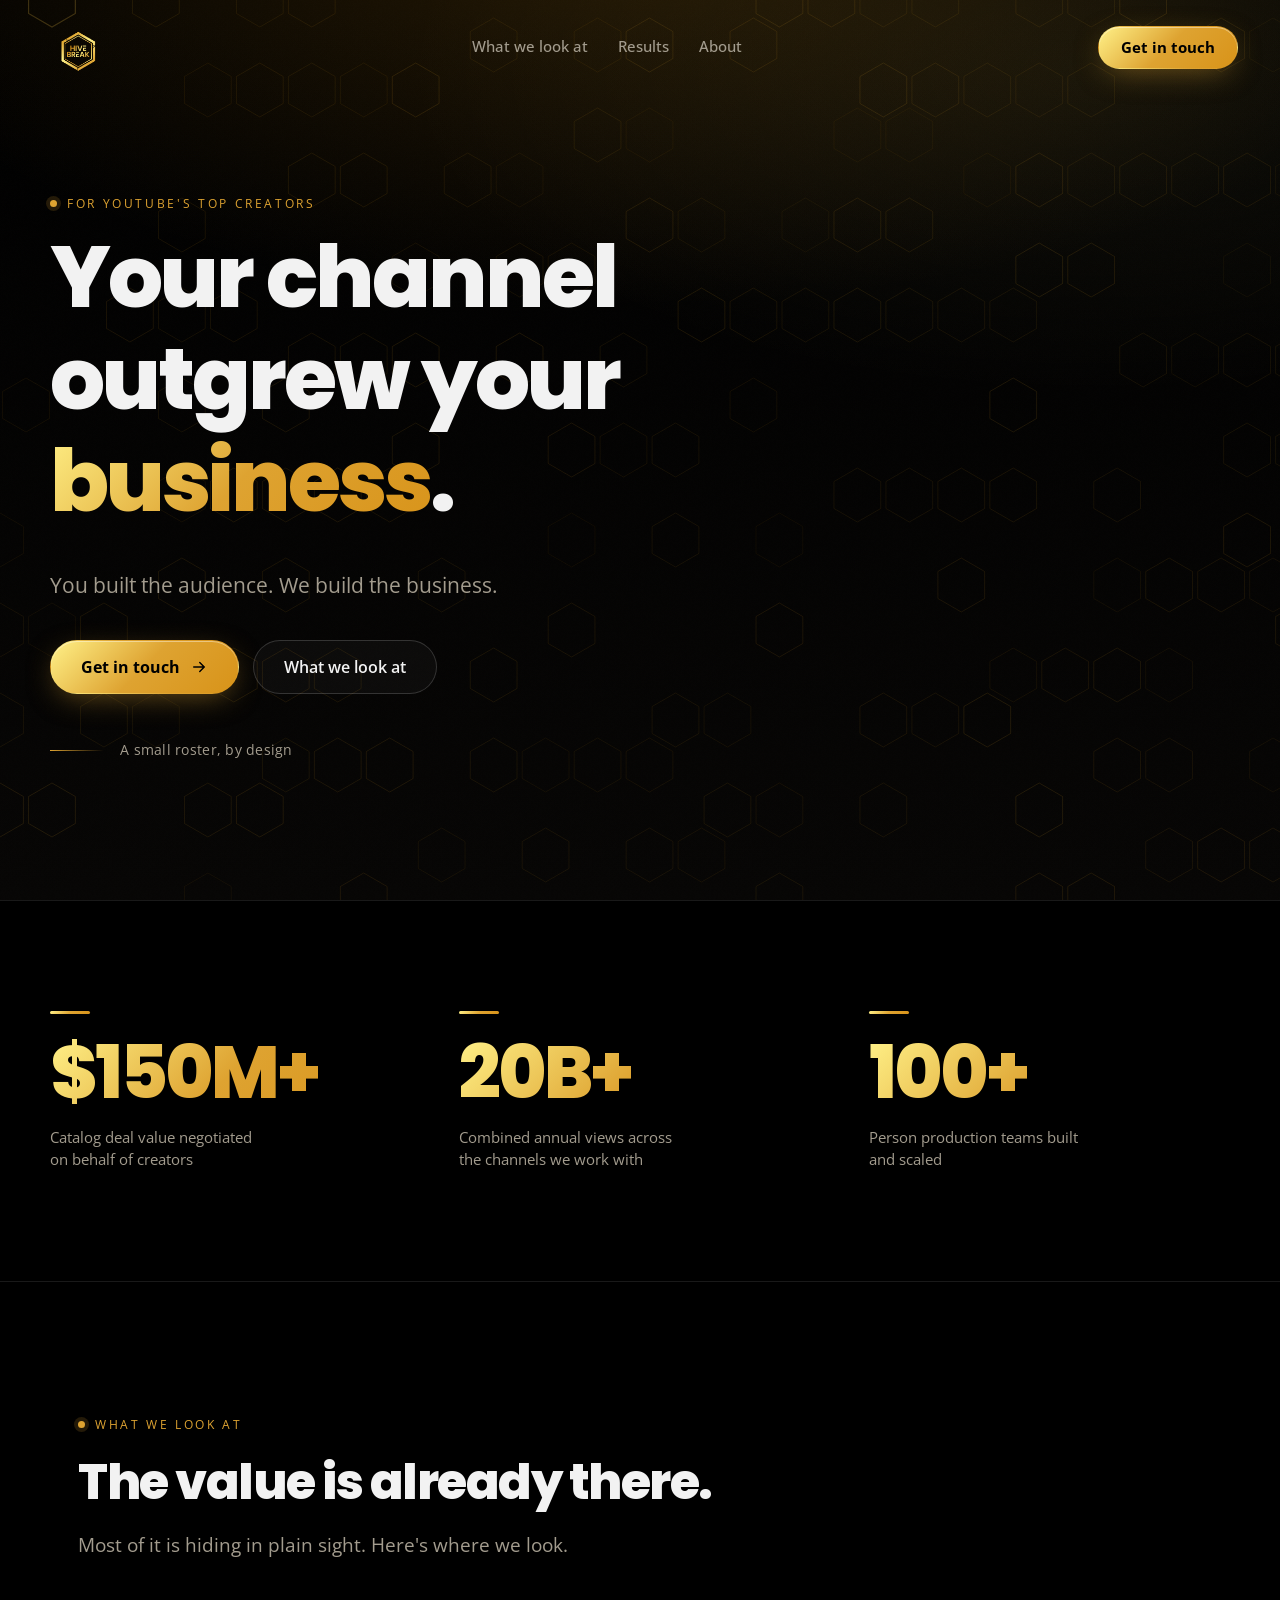
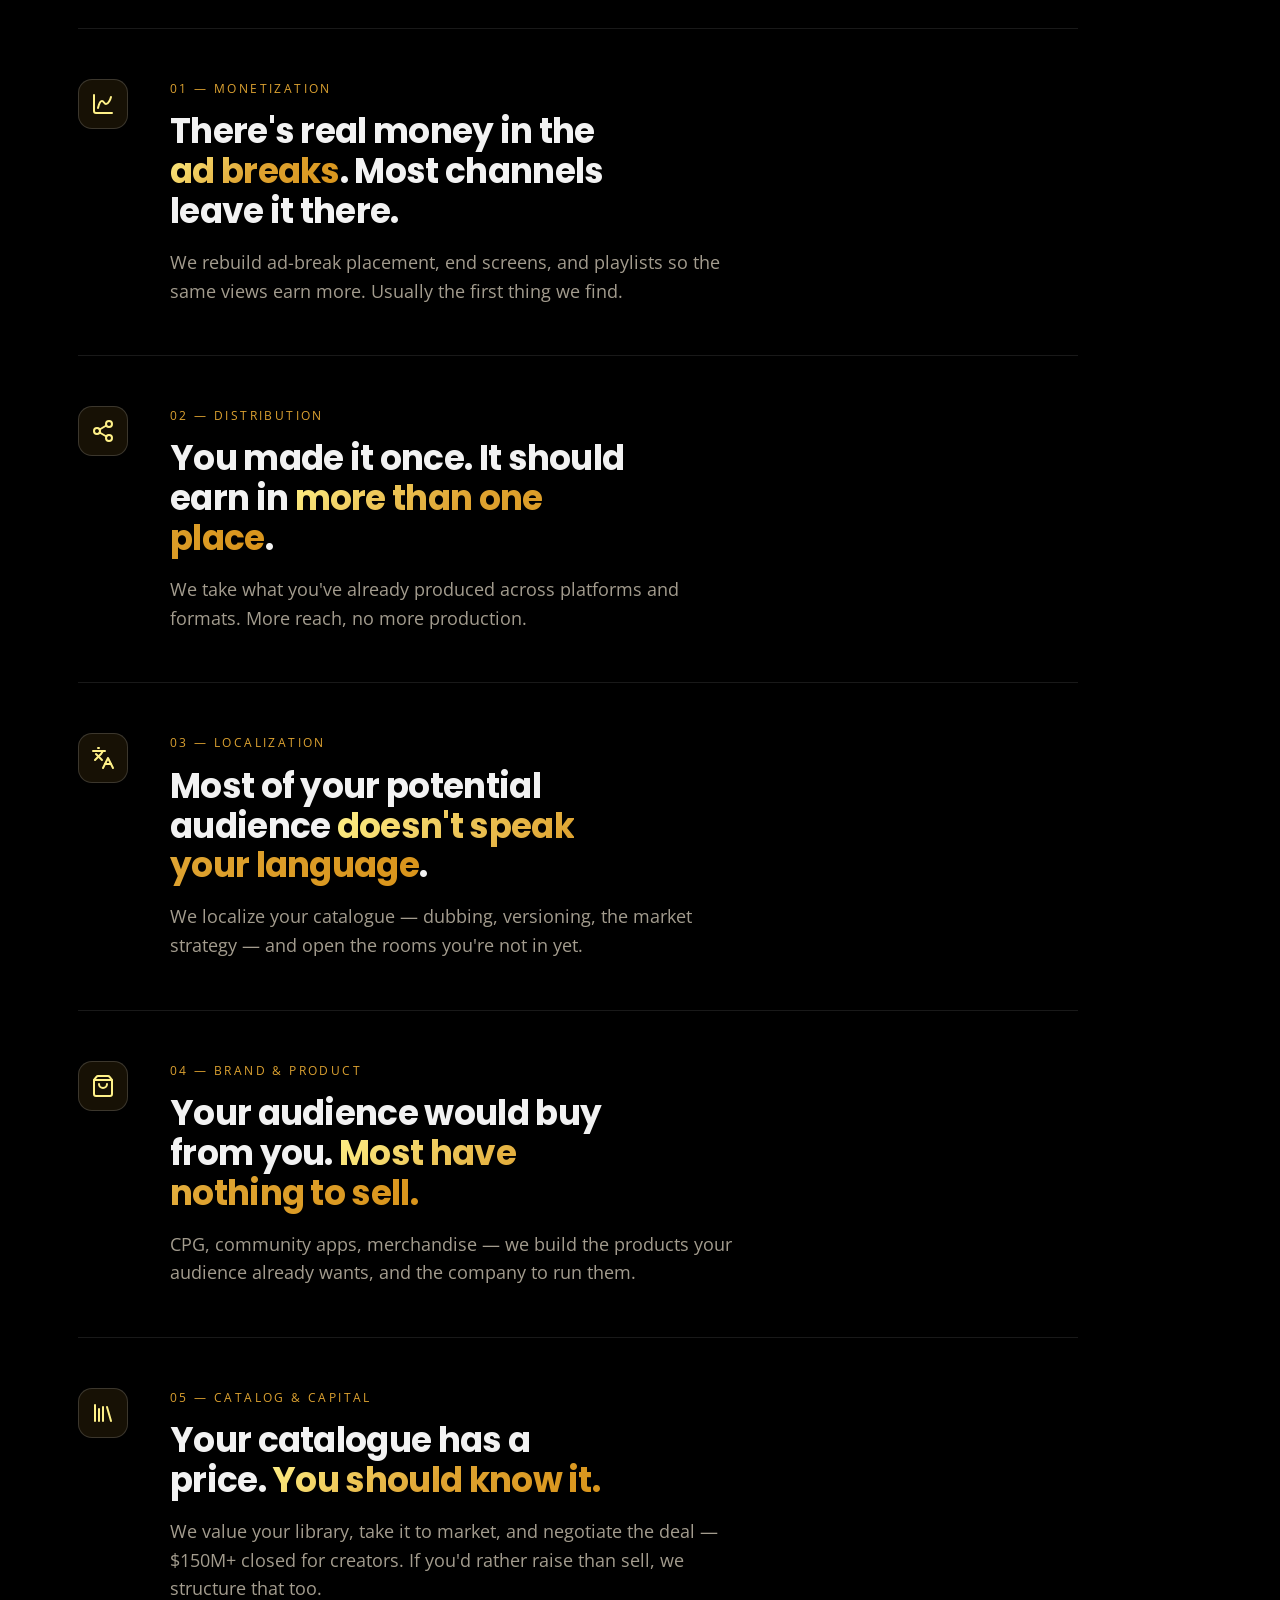
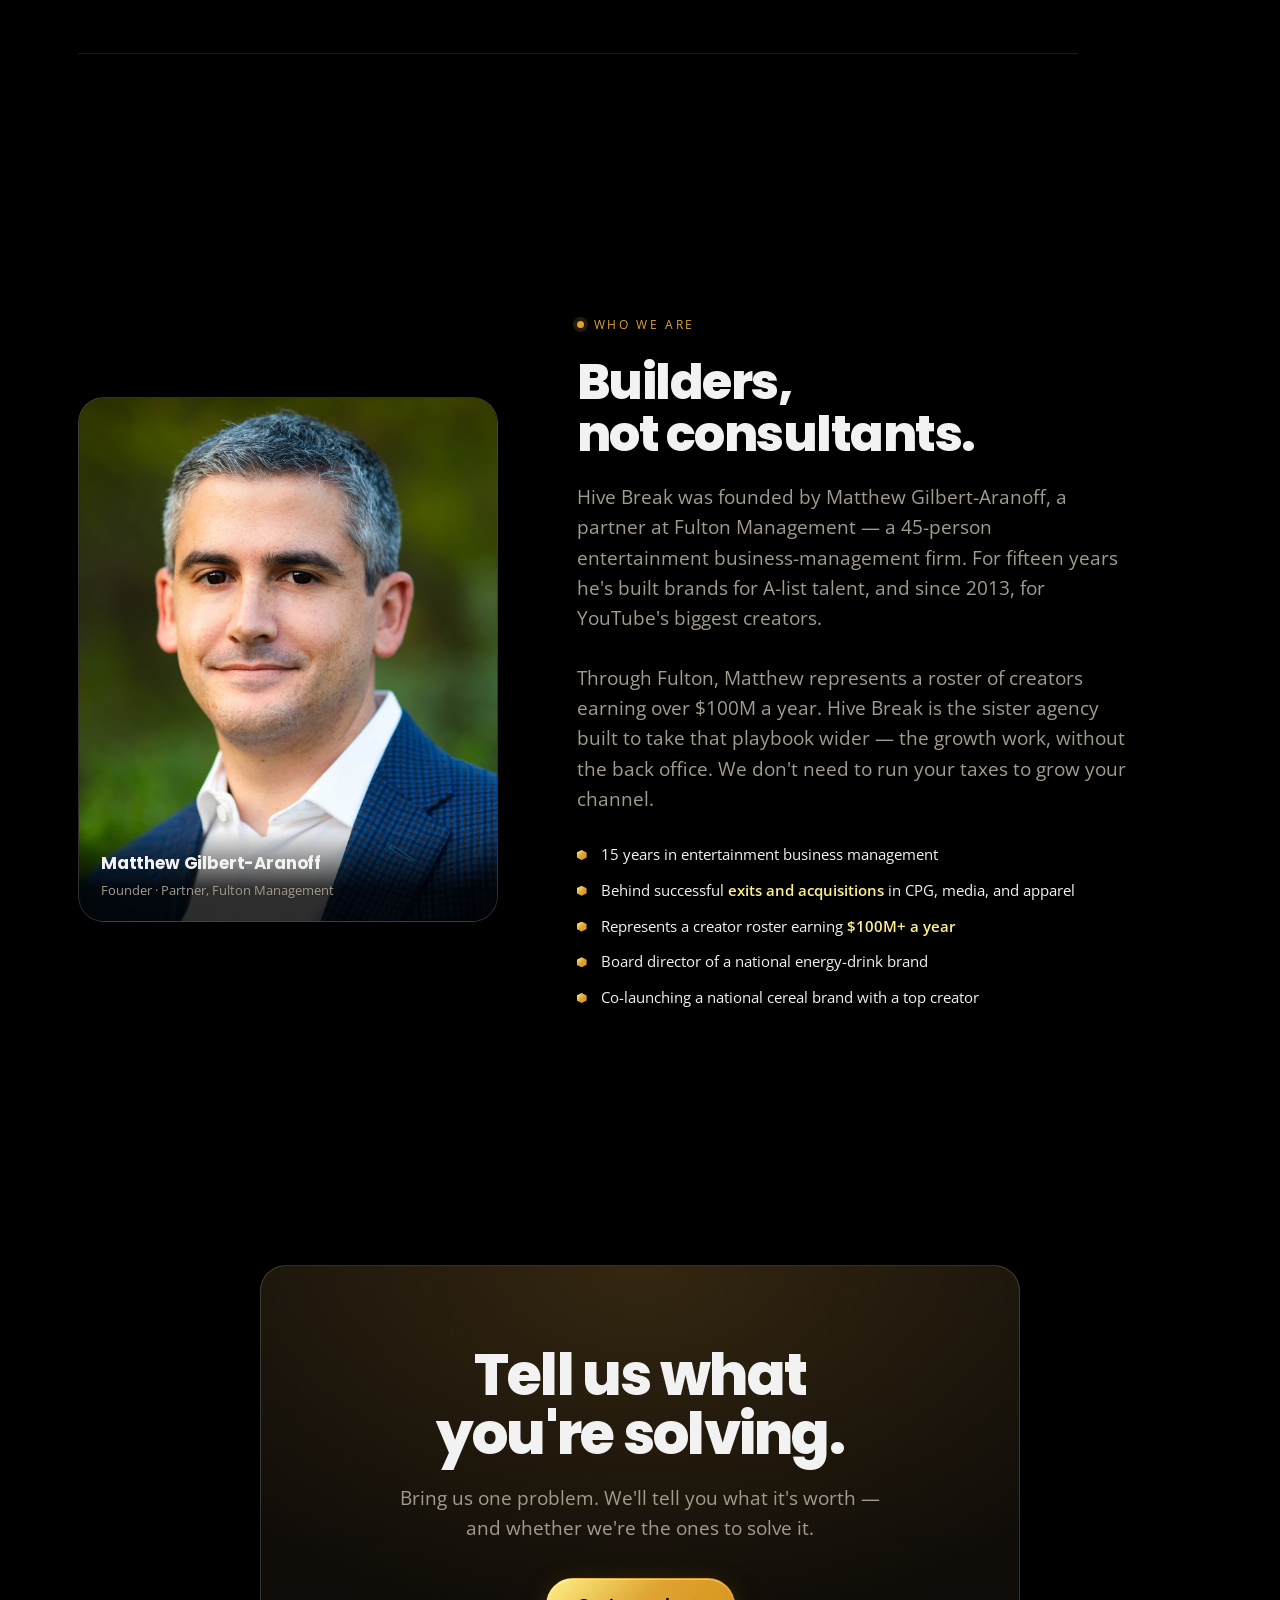
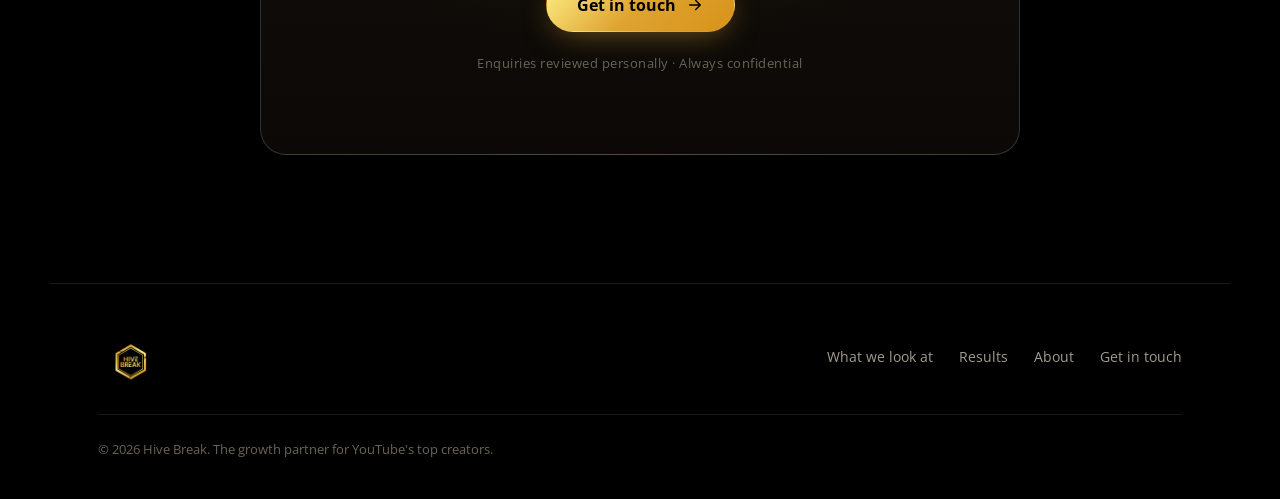
==== index.html @ e11bc9a5 "Add files via upload Signed-off-by: MGA-HiveBreak <matthew@hivebreak.com>" ====
<!DOCTYPE html>
<html lang="en">
<head>
  <meta charset="utf-8" />
  <meta name="viewport" content="width=device-width, initial-scale=1" />
  <title>Hive Break — The Growth Partner for YouTube's Top Creators</title>
  <meta name="description" content="Most top creators capture a fraction of what they're worth. Hive Break answers the hard questions — monetization, distribution, localization, brand &amp; product, catalog sales and growth capital — for a select roster of YouTube's biggest channels." />
  <meta name="theme-color" content="#000000" />

  <meta property="og:title" content="Hive Break — Growth Partner for YouTube's Top Creators" />
  <meta property="og:description" content="We turn top creators' channels into enduring media businesses — more revenue, bigger teams, real enterprise value." />
  <meta property="og:type" content="website" />

  <link rel="icon" href="assets/favicon.png" type="image/png" />
  <link rel="preconnect" href="https://fonts.googleapis.com" />
  <link rel="preconnect" href="https://fonts.gstatic.com" crossorigin />
  <link href="https://fonts.googleapis.com/css2?family=Poppins:wght@400;500;600;700;800&family=Open+Sans:wght@300;400;500;600;700&display=swap" rel="stylesheet" />
  <link rel="stylesheet" href="styles.css" />
  <noscript><style>.reveal,.reveal-left,.reveal-right,.hero-anim,.line{opacity:1!important;transform:none!important;animation:none!important}</style></noscript>
  <!-- Failsafe: if the main script fails to initialise, force all content visible. -->
  <script>
    window.addEventListener('load', function () {
      setTimeout(function () {
        if (!window.__hbReady) document.documentElement.classList.add('force-show');
      }, 1500);
    });
  </script>
</head>
<body>
  <canvas id="hive" aria-hidden="true"></canvas>
  <div class="grain" aria-hidden="true"></div>

  <a class="skip" href="#main">Skip to content</a>

  <!-- ───────────────────────── NAV ───────────────────────── -->
  <header class="nav" id="nav">
    <a class="brand" href="#" aria-label="Hive Break — home">
      <img class="brand__logo" src="assets/hivebreak-logo.png" alt="Hive Break" width="52" height="51" />
    </a>

    <nav class="nav__links" aria-label="Primary">
      <a href="#questions">What we look at</a>
      <a href="#results">Results</a>
      <a href="#about">About</a>
    </nav>

    <a href="#apply" class="btn btn--gold nav__cta" data-shine>
      <span class="nav__cta-full">Get in touch</span>
      <span class="nav__cta-short">Contact</span>
    </a>
  </header>

  <main id="main">
    <!-- ───────────────────────── HERO ───────────────────────── -->
    <section class="hero">
      <div class="hero__inner">
        <p class="kicker hero-anim"><span class="kicker__dot"></span>For YouTube's top creators</p>

        <h1 class="hero__title">
          <span class="line-mask"><span class="line">Your channel</span></span>
          <span class="line-mask"><span class="line">outgrew your</span></span>
          <span class="line-mask"><span class="line"><em>business</em>.</span></span>
        </h1>

        <p class="hero__sub hero-anim">
          You built the audience. We build the business.
        </p>

        <div class="hero__cta hero-anim">
          <a href="#apply" class="btn btn--gold btn--lg" data-magnetic data-shine>
            <span>Get in touch</span>
            <svg viewBox="0 0 24 24" width="18" height="18" aria-hidden="true"><path d="M5 12h14M13 6l6 6-6 6" fill="none" stroke="currentColor" stroke-width="2" stroke-linecap="round" stroke-linejoin="round"/></svg>
          </a>
          <a href="#questions" class="btn btn--ghost btn--lg"><span>What we look at</span></a>
        </div>

        <p class="hero__trust hero-anim">
          <span class="hero__trust-rail"></span>
          A small roster, by design
        </p>
      </div>
    </section>

    <!-- ───────────────── RESULTS (real, authorised figures) ───────────────── -->
    <section class="figures" id="results" aria-label="Track record">
      <div class="figures__grid">
        <div class="figure reveal">
          <span class="figure__rule" aria-hidden="true"></span>
          <div class="figure__num"><span data-count="150" data-prefix="$" data-suffix="M+">0</span></div>
          <p class="figure__label">Catalog deal value negotiated on behalf of creators</p>
        </div>
        <div class="figure reveal">
          <span class="figure__rule" aria-hidden="true"></span>
          <div class="figure__num"><span data-count="20" data-suffix="B+">0</span></div>
          <p class="figure__label">Combined annual views across the channels we work with</p>
        </div>
        <div class="figure reveal">
          <span class="figure__rule" aria-hidden="true"></span>
          <div class="figure__num"><span data-count="100" data-suffix="+">0</span></div>
          <p class="figure__label">Person production teams built and scaled</p>
        </div>
      </div>
    </section>

    <!-- ───────────────────────── QUESTIONS (challenge → answer) ───────────────────────── -->
    <section class="section" id="questions">
      <div class="section__head">
        <p class="kicker reveal"><span class="kicker__dot"></span>What we look at</p>
        <h2 class="section__title reveal">The value is already there.</h2>
        <p class="section__lead reveal">Most of it is hiding in plain sight. Here's where we look.</p>
      </div>

      <ol class="questions">
        <li class="q reveal">
          <div class="q__icon" aria-hidden="true"><svg viewBox="0 0 24 24"><use href="#ic-analytics"/></svg></div>
          <div class="q__body">
            <span class="q__tag">01 — Monetization</span>
            <h3 class="q__ask">There's real money in the <em>ad breaks</em>. Most channels leave it there.</h3>
            <p class="q__ans">We rebuild ad-break placement, end screens, and playlists so the same views earn more. Usually the first thing we find.</p>
          </div>
        </li>

        <li class="q reveal">
          <div class="q__icon" aria-hidden="true"><svg viewBox="0 0 24 24"><use href="#ic-distribution"/></svg></div>
          <div class="q__body">
            <span class="q__tag">02 — Distribution</span>
            <h3 class="q__ask">You made it once. It should earn in <em>more than one place</em>.</h3>
            <p class="q__ans">We take what you've already produced across platforms and formats. More reach, no more production.</p>
          </div>
        </li>

        <li class="q reveal">
          <div class="q__icon" aria-hidden="true"><svg viewBox="0 0 24 24"><use href="#ic-localization"/></svg></div>
          <div class="q__body">
            <span class="q__tag">03 — Localization</span>
            <h3 class="q__ask">Most of your potential audience <em>doesn't speak your language</em>.</h3>
            <p class="q__ans">We localize your catalogue — dubbing, versioning, the market strategy — and open the rooms you're not in yet.</p>
          </div>
        </li>

        <li class="q reveal">
          <div class="q__icon" aria-hidden="true"><svg viewBox="0 0 24 24"><use href="#ic-brand"/></svg></div>
          <div class="q__body">
            <span class="q__tag">04 — Brand &amp; Product</span>
            <h3 class="q__ask">Your audience would buy from you. <em>Most have nothing to sell.</em></h3>
            <p class="q__ans">CPG, community apps, merchandise — we build the products your audience already wants, and the company to run them.</p>
          </div>
        </li>

        <li class="q reveal">
          <div class="q__icon" aria-hidden="true"><svg viewBox="0 0 24 24"><use href="#ic-catalog"/></svg></div>
          <div class="q__body">
            <span class="q__tag">05 — Catalog &amp; Capital</span>
            <h3 class="q__ask">Your catalogue has a price. <em>You should know it.</em></h3>
            <p class="q__ans">We value your library, take it to market, and negotiate the deal — $150M+ closed for creators. If you'd rather raise than sell, we structure that too.</p>
          </div>
        </li>
      </ol>
    </section>

    <!-- ───────────────────────── FOUNDER / ABOUT ───────────────────────── -->
    <section class="section section--about" id="about">
      <div class="about">
        <figure class="founder-photo reveal-left">
          <img src="assets/founder.jpg" alt="Matthew Gilbert-Aranoff, Founder of Hive Break"
               onerror="this.style.display='none';this.parentElement.classList.add('founder-photo--empty')" />
          <figcaption class="founder-photo__cap">
            <strong>Matthew Gilbert-Aranoff</strong>
            <span>Founder · Partner, Fulton Management</span>
          </figcaption>
        </figure>

        <div class="about__copy reveal-right">
          <p class="kicker"><span class="kicker__dot"></span>Who we are</p>
          <h2 class="section__title">Builders,<br/>not consultants.</h2>
          <p class="about__lead">Hive Break was founded by Matthew Gilbert-Aranoff, a partner at
            Fulton Management — a 45-person entertainment business-management firm. For fifteen years he's
            built brands for A-list talent, and since 2013, for YouTube's biggest creators.</p>
          <p class="about__lead">Through Fulton, Matthew represents a roster of creators earning over
            $100M a year. Hive Break is the sister agency built to take that playbook wider — the growth
            work, without the back office. We don't need to run your taxes to grow your channel.</p>
          <ul class="founder__cv">
            <li>15 years in entertainment business management</li>
            <li>Behind successful <em>exits and acquisitions</em> in CPG, media, and apparel</li>
            <li>Represents a creator roster earning <em>$100M+ a year</em></li>
            <li>Board director of a national energy-drink brand</li>
            <li>Co-launching a national cereal brand with a top creator</li>
          </ul>
        </div>
      </div>
    </section>

    <!-- ───────────────────────── CTA / APPLY ───────────────────────── -->
    <section class="cta" id="apply">
      <div class="cta__inner reveal">
        <h2 class="cta__title">Tell us what<br/>you're solving.</h2>
        <p class="cta__sub">Bring us one problem. We'll tell you what it's worth — and whether
          we're the ones to solve it.</p>
        <a href="mailto:info@hivebreak.com?subject=Hive%20Break%20enquiry" class="btn btn--gold btn--lg" data-magnetic data-shine>
          <span>Get in touch</span>
          <svg viewBox="0 0 24 24" width="18" height="18" aria-hidden="true"><path d="M5 12h14M13 6l6 6-6 6" fill="none" stroke="currentColor" stroke-width="2" stroke-linecap="round" stroke-linejoin="round"/></svg>
        </a>
        <p class="cta__fine">Enquiries reviewed personally · Always confidential</p>
      </div>
    </section>
  </main>

  <!-- ───────────────────────── FOOTER ───────────────────────── -->
  <footer class="footer">
    <div class="footer__top">
      <a class="brand" href="#" aria-label="Hive Break — home">
        <img class="brand__logo" src="assets/hivebreak-logo.png" alt="Hive Break" width="48" height="47" />
      </a>
      <nav class="footer__nav" aria-label="Footer">
        <a href="#questions">What we look at</a>
        <a href="#results">Results</a>
        <a href="#about">About</a>
        <a href="#apply">Get in touch</a>
      </nav>
    </div>
    <div class="footer__bottom">
      <p>© <span id="year"></span> Hive Break. The growth partner for YouTube's top creators.</p>
    </div>
  </footer>

  <!-- ───────────────────── SVG DEFS ───────────────────── -->
  <svg width="0" height="0" style="position:absolute" aria-hidden="true">
    <defs>
      <linearGradient id="gold" x1="0" y1="0" x2="1" y2="1">
        <stop offset="0" stop-color="#FFF188"/>
        <stop offset="0.5" stop-color="#DEA331"/>
        <stop offset="1" stop-color="#D89319"/>
      </linearGradient>

      <!-- plain honeycomb cell -->
      <g id="hex">
        <path d="M20 2 L36 11 L36 33 L20 42 L4 33 L4 11 Z"
              fill="none" stroke="currentColor" stroke-width="2.4" stroke-linejoin="round"/>
      </g>

      <!-- Lucide icons (ISC) via Animotion MCP -->
      <g id="ic-analytics" fill="none" stroke="currentColor" stroke-width="2" stroke-linecap="round" stroke-linejoin="round">
        <path d="M3 3v16a2 2 0 0 0 2 2h16"/>
        <path d="M7 16c.5-2 1.5-7 4-7 2 0 2 3 4 3 2.5 0 4.5-5 5-7"/>
      </g>
      <g id="ic-revenue" fill="none" stroke="currentColor" stroke-width="2" stroke-linecap="round" stroke-linejoin="round">
        <circle cx="12" cy="12" r="10"/>
        <path d="M12 2a14.5 14.5 0 0 0 0 20 14.5 14.5 0 0 0 0-20"/>
        <path d="M2 12h20"/>
      </g>
      <g id="ic-catalog" fill="none" stroke="currentColor" stroke-width="2" stroke-linecap="round" stroke-linejoin="round">
        <path d="m16 6 4 14"/><path d="M12 6v14"/><path d="M8 8v12"/><path d="M4 4v16"/>
      </g>
      <g id="ic-production" fill="none" stroke="currentColor" stroke-width="2" stroke-linecap="round" stroke-linejoin="round">
        <path d="M16 21v-2a4 4 0 0 0-4-4H6a4 4 0 0 0-4 4v2"/>
        <path d="M16 3.128a4 4 0 0 1 0 7.744"/>
        <path d="M22 21v-2a4 4 0 0 0-3-3.87"/>
        <circle cx="9" cy="7" r="4"/>
      </g>
      <g id="ic-brand" fill="none" stroke="currentColor" stroke-width="2" stroke-linecap="round" stroke-linejoin="round">
        <path d="M16 10a4 4 0 0 1-8 0"/>
        <path d="M3.103 6.034h17.794"/>
        <path d="M3.4 5.467a2 2 0 0 0-.4 1.2V20a2 2 0 0 0 2 2h14a2 2 0 0 0 2-2V6.667a2 2 0 0 0-.4-1.2l-2-2.667A2 2 0 0 0 17 2H7a2 2 0 0 0-1.6.8z"/>
      </g>
      <g id="ic-distribution" fill="none" stroke="currentColor" stroke-width="2" stroke-linecap="round" stroke-linejoin="round">
        <circle cx="18" cy="5" r="3"/><circle cx="6" cy="12" r="3"/><circle cx="18" cy="19" r="3"/>
        <line x1="8.59" x2="15.42" y1="13.51" y2="17.49"/><line x1="15.41" x2="8.59" y1="6.51" y2="10.49"/>
      </g>
      <g id="ic-localization" fill="none" stroke="currentColor" stroke-width="2" stroke-linecap="round" stroke-linejoin="round">
        <path d="m5 8 6 6"/><path d="m4 14 6-6 2-3"/><path d="M2 5h12"/><path d="M7 2h1"/>
        <path d="m22 22-5-10-5 10"/><path d="M14 18h6"/>
      </g>
    </defs>
  </svg>

  <script src="app.js" defer></script>
</body>
</html>
---- styles.css ----
/* ============================================================
   Hive Break — premier YouTube growth consultancy
   Brand-guide aligned (Brand Guide v1.0): pure black + gold gradient,
   Poppins (headings) + Open Sans (body). Honeycomb field retained.
   Palette: #D89319 #FFF188 #DEA331 #F2F2F2 #000000
   ============================================================ */

:root{
  /* black surfaces (brand #000000) with subtle warm lifts for depth */
  --bg:        #000000;
  --bg-2:      #070605;
  --surface:   #0E0C08;
  --surface-2: #161109;

  /* brand gold */
  --gold-1:  #FFF188;   /* pale highlight */
  --gold-2:  #DEA331;   /* mid */
  --gold-3:  #D89319;   /* deep */
  --gold-grad: linear-gradient(135deg, #FFF188 0%, #DEA331 50%, #D89319 100%);

  /* ink (brand #F2F2F2) */
  --cream:   #F2F2F2;
  --muted:   #A39C8E;
  --faint:   #6B6456;
  --line:    rgba(242,242,242,.10);
  --line-2:  rgba(242,242,242,.17);

  --radius:   18px;
  --radius-lg:26px;
  --maxw:     1180px;
  --ease:     cubic-bezier(.22,1,.36,1);

  --font-sans:    'Open Sans', system-ui, -apple-system, 'Segoe UI', Roboto, sans-serif;
  --font-display: 'Poppins', system-ui, -apple-system, 'Segoe UI', Roboto, sans-serif;
  --font-mono:    'Open Sans', system-ui, sans-serif;   /* labels (brand has no mono) */
  --font-quote:   'Poppins', system-ui, sans-serif;
}

*{box-sizing:border-box}
html{scroll-behavior:smooth}
@media (prefers-reduced-motion: reduce){ html{scroll-behavior:auto} }

body{
  margin:0;
  background:var(--bg);
  color:var(--cream);
  font-family:var(--font-sans);
  font-size:16px;
  line-height:1.6;
  -webkit-font-smoothing:antialiased;
  text-rendering:optimizeLegibility;
  overflow-x:hidden;
}

/* Headings in Poppins (brand primary) */
h1,h2,h3,.hero__title,.section__title,.q__ask,.cta__title,.figure__num,.brand__word{
  font-family:var(--font-display);
}

/* radial warmth behind everything (brand gold) */
body::before{
  content:"";
  position:fixed; inset:0; z-index:-3; pointer-events:none;
  background:
    radial-gradient(120% 80% at 50% -10%, rgba(216,147,25,.18), transparent 55%),
    radial-gradient(90% 60% at 85% 8%, rgba(255,241,136,.06), transparent 60%),
    linear-gradient(180deg, var(--bg) 0%, var(--bg-2) 100%);
}

#hive{ position:fixed; inset:0; z-index:-2; width:100%; height:100%; pointer-events:none; }

.grain{
  position:fixed; inset:0; z-index:-1; pointer-events:none; opacity:.5;
  background-image:url("data:image/svg+xml,%3Csvg xmlns='http://www.w3.org/2000/svg' width='160' height='160'%3E%3Cfilter id='n'%3E%3CfeTurbulence type='fractalNoise' baseFrequency='0.85' numOctaves='2' stitchTiles='stitch'/%3E%3C/filter%3E%3Crect width='100%25' height='100%25' filter='url(%23n)' opacity='0.035'/%3E%3C/svg%3E");
  mix-blend-mode:overlay;
}

.skip{
  position:absolute; left:-9999px; top:0; background:var(--gold-2); color:#000000;
  padding:10px 16px; border-radius:0 0 10px 0; font-weight:700; z-index:200;
}
.skip:focus{ left:0 }

a{ color:inherit; text-decoration:none }
::selection{ background:rgba(222,163,49,.32); color:#000 }
img,svg{ display:block }

.kicker{
  font-family:var(--font-mono);
  font-size:12px; letter-spacing:.22em; text-transform:uppercase;
  color:var(--gold-2); display:inline-flex; align-items:center; gap:10px;
  margin:0 0 22px;
}
.kicker__dot{
  width:7px; height:7px; border-radius:50%; background:var(--gold-2);
  box-shadow:0 0 0 4px rgba(222,163,49,.16); flex:none;
}

/* ───────────── Buttons ───────────── */
.btn{
  --pad:13px 22px;
  display:inline-flex; align-items:center; gap:10px; justify-content:center;
  padding:var(--pad); border-radius:999px; font-weight:600; font-size:15px;
  line-height:1; cursor:pointer; border:1px solid transparent; position:relative;
  transition:transform .4s var(--ease), box-shadow .4s var(--ease), background .3s, color .3s;
  will-change:transform; white-space:nowrap;
}
.btn--lg{ --pad:17px 30px; font-size:16px }
.btn svg{ transition:transform .4s var(--ease) }
.btn--gold{
  background:var(--gold-grad); color:#000000; font-weight:700;
  box-shadow:0 8px 30px -8px rgba(222,163,49,.5), inset 0 1px 0 rgba(255,255,255,.4);
}
.btn--gold:hover{ transform:translateY(-2px); box-shadow:0 16px 44px -10px rgba(222,163,49,.65), inset 0 1px 0 rgba(255,255,255,.5) }
.btn--gold:hover svg{ transform:translateX(4px) }

/* Animotion BT38 — gloss shine band sweeps across on hover */
.btn[data-shine]{ overflow:hidden }
.btn[data-shine]::after{
  content:""; position:absolute; top:0; bottom:0; left:-120%; width:60%;
  background:linear-gradient(90deg, transparent, rgba(255,255,255,.45), transparent);
  transform:skewX(-18deg); pointer-events:none;
}
.btn[data-shine]:hover::after{ animation:animotion-btnShine .9s ease-in-out }
@keyframes animotion-btnShine{ from{ left:-120% } to{ left:160% } }
.btn--ghost{ background:rgba(247,241,230,.03); border-color:var(--line-2); color:var(--cream); backdrop-filter:blur(6px) }
.btn--ghost:hover{ border-color:var(--gold-2); color:var(--gold-1); transform:translateY(-2px) }
.btn:focus-visible{ outline:2px solid var(--gold-1); outline-offset:3px }

/* ───────────── Brand logo (official mark) ───────────── */
.brand{ display:inline-flex; align-items:center; gap:11px }
.brand__logo{
  height:58px; width:auto; display:block;
  transition:transform .4s var(--ease), filter .4s var(--ease);
}
.nav.scrolled .brand__logo{ height:50px }
.footer .brand__logo{ height:52px }
.brand:hover .brand__logo{ transform:translateY(-1px); filter:drop-shadow(0 0 12px rgba(222,163,49,.5)) }
@media (max-width:560px){ .brand__logo{ height:50px } }

/* ───────────── Legacy brand lockup (unused, kept for safety) ───────────── */
.brand__mark{
  position:relative; display:grid; place-items:center; width:40px; height:40px; border-radius:11px;
  background:rgba(222,163,49,.07); border:1px solid var(--line-2); overflow:hidden;
  transition:border-color .4s var(--ease), box-shadow .4s var(--ease), transform .4s var(--ease);
}
.brand__mark svg use{ transition:filter .4s var(--ease) }
/* diagonal glint sweeps across the mark on hover */
.brand__mark::after{
  content:""; position:absolute; top:0; bottom:0; left:-130%; width:55%;
  background:linear-gradient(90deg, transparent, rgba(255,241,136,.55), transparent);
  transform:skewX(-18deg); pointer-events:none;
}
.brand:hover .brand__mark{
  border-color:rgba(222,163,49,.5); transform:translateY(-1px);
  box-shadow:0 0 0 1px rgba(222,163,49,.12), 0 8px 24px -10px rgba(222,163,49,.5);
}
.brand:hover .brand__mark svg use{ filter:drop-shadow(0 0 6px rgba(222,163,49,.6)) }
.brand:hover .brand__mark::after{ animation:animotion-btnShine .85s ease-in-out }

.brand__word{
  font-weight:800; letter-spacing:.04em; font-size:18px; color:var(--cream);
}
/* enhanced wordmark — BREAK keeps its gold, gains a metallic shimmer on hover (Animotion T02) */
.brand__word span{
  background:linear-gradient(90deg, #E07B00 0%, #FFE7A0 50%, #E07B00 100%);
  background-size:220% 100%; background-position:0% center;
  -webkit-background-clip:text; background-clip:text; -webkit-text-fill-color:transparent; color:transparent;
}
.brand:hover .brand__word span{ animation:animotion-shimmerText 1.1s linear }
@keyframes animotion-shimmerText{ from{ background-position:200% center } to{ background-position:-200% center } }

/* service icons (real Lucide SVGs via Animotion MCP) */
.card__icon .ic{ width:26px; height:26px }

/* ───────────── Nav ───────────── */
.nav{
  position:fixed; top:0; left:0; right:0; z-index:100;
  display:flex; align-items:center; justify-content:space-between; gap:24px;
  padding:18px clamp(18px,4vw,42px);
  transition:background .4s, border-color .4s, padding .4s;
  border-bottom:1px solid transparent;
}
.nav.scrolled{
  background:rgba(0,0,0,.74); backdrop-filter:blur(16px) saturate(1.3);
  border-bottom-color:var(--line); padding-top:12px; padding-bottom:12px;
}
.nav__links{ display:flex; gap:30px; font-size:14.5px; color:var(--muted); font-weight:500 }
.nav__links a{ position:relative; transition:color .25s }
.nav__links a::after{
  content:""; position:absolute; left:0; bottom:-6px; height:1.5px; width:0;
  background:var(--gold-grad); transition:width .3s var(--ease);
}
.nav__links a:hover{ color:var(--cream) }
.nav__links a:hover::after{ width:100% }
.nav__cta-short{ display:none }
@media (max-width:860px){ .nav__links{ display:none } }
@media (max-width:560px){
  .nav__cta{ --pad:11px 18px; font-size:14px }
  .nav__cta-full{ display:none }
  .nav__cta-short{ display:inline }
  .nav{ gap:12px }
  .brand__word{ font-size:16px }
}

/* ───────────── Hero ───────────── */
.hero{
  min-height:100svh; display:flex; align-items:center;
  padding:140px clamp(20px,5vw,48px) 90px;
}
.hero__inner{ max-width:var(--maxw); margin:0 auto; width:100% }
.hero__title{
  font-weight:800; letter-spacing:-.035em; line-height:.98;
  font-size:clamp(2.6rem, 8.2vw, 5.4rem);
  margin:0 0 28px; max-width:16ch;
}
.hero__title em{
  font-style:normal;
  background:var(--gold-grad); -webkit-background-clip:text; background-clip:text; color:transparent;
}
.hero__title .line-mask{ display:block; overflow:hidden; padding-bottom:.28em; margin-bottom:-.08em }
.hero__title .line{ display:block }
.hero__sub{
  font-size:clamp(1.05rem,1.8vw,1.32rem); color:var(--muted); max-width:54ch;
  margin:0 0 38px; line-height:1.55;
}
.hero__cta{ display:flex; gap:14px; flex-wrap:wrap; margin-bottom:46px }
.hero__trust{
  font-family:var(--font-mono); font-size:13.5px; color:var(--muted);
  letter-spacing:.02em; display:flex; align-items:center; gap:16px; margin:0;
}
.hero__trust strong{ color:var(--gold-1); font-weight:600 }
.hero__trust-rail{ width:54px; height:1px; background:linear-gradient(90deg,var(--gold-2),transparent); flex:none }

/* ───────────── Marquee proof ───────────── */
.proof{ border-block:1px solid var(--line); overflow:hidden; background:rgba(247,241,230,.012) }
.marquee{ display:flex; padding:20px 0; -webkit-mask-image:linear-gradient(90deg,transparent,#000 12%,#000 88%,transparent); mask-image:linear-gradient(90deg,transparent,#000 12%,#000 88%,transparent) }
.marquee__track{
  display:flex; align-items:center; gap:34px; white-space:nowrap; flex:none;
  font-family:var(--font-mono); font-size:14px; letter-spacing:.08em; text-transform:uppercase; color:var(--muted);
  animation:scroll-x 32s linear infinite;
}
.marquee__track .sep{ color:var(--gold-3) }
@keyframes scroll-x{ to{ transform:translateX(-50%) } }

/* ───────────── Results figures (3-up) ───────────── */
.figures{ padding:clamp(60px,9vw,110px) clamp(20px,5vw,48px); border-block:1px solid var(--line) }
.figures__grid{
  max-width:var(--maxw); margin:0 auto; display:grid; gap:clamp(28px,5vw,48px);
  grid-template-columns:repeat(3,1fr);
}
@media (max-width:760px){ .figures__grid{ grid-template-columns:1fr; gap:34px } }
.figure__rule{ display:block; width:40px; height:3px; border-radius:3px; background:var(--gold-grad); margin-bottom:22px }
.figure__num{
  font-weight:800; letter-spacing:-.04em; line-height:1;
  font-size:clamp(3rem,6.5vw,4.6rem);
  background:var(--gold-grad); -webkit-background-clip:text; background-clip:text; color:transparent;
  font-variant-numeric:tabular-nums;
}
.figure__label{ color:var(--muted); font-size:15px; margin:16px 0 0; line-height:1.5; max-width:24ch }

/* ───────────── Section shell ───────────── */
.section{ padding:clamp(70px,10vw,130px) clamp(20px,5vw,48px); max-width:calc(var(--maxw) + 40px); margin:0 auto }
.section__head{ max-width:680px; margin-bottom:clamp(40px,6vw,68px) }
.section__title{
  font-weight:800; letter-spacing:-.03em; line-height:1.05;
  font-size:clamp(2rem,4.6vw,3.1rem); margin:0;
}
.section__lead{ color:var(--muted); font-size:clamp(1.02rem,1.5vw,1.18rem); margin:22px 0 0; max-width:56ch }

/* ───────────── Questions (challenge → answer) ───────────── */
.questions{ list-style:none; margin:0; padding:0; max-width:1000px }
.q{
  display:grid; grid-template-columns:auto 1fr; gap:clamp(20px,4vw,42px);
  padding:clamp(32px,5vw,50px) 0; border-top:1px solid var(--line); align-items:start;
}
.q:last-child{ border-bottom:1px solid var(--line) }
.q__icon{
  width:50px; height:50px; border-radius:14px; display:grid; place-items:center; flex:none;
  color:var(--gold-1); background:rgba(222,163,49,.10); border:1px solid var(--line-2);
  transition:transform .4s var(--ease), border-color .4s, box-shadow .4s;
}
.q__icon svg{ width:24px; height:24px }
.q:hover .q__icon{
  border-color:rgba(222,163,49,.45); transform:translateY(-2px);
  box-shadow:0 0 0 1px rgba(222,163,49,.1), 0 10px 26px -12px rgba(222,163,49,.55);
}
.q__tag{
  font-family:var(--font-mono); font-size:12px; letter-spacing:.2em; text-transform:uppercase;
  color:var(--gold-2); display:block; margin-bottom:14px;
}
.q__ask{
  font-size:clamp(1.4rem,3vw,2.15rem); font-weight:700; letter-spacing:-.02em; line-height:1.16;
  margin:0 0 16px; max-width:20ch; color:var(--cream);
}
.q__ask em{ font-style:normal; background:var(--gold-grad); -webkit-background-clip:text; background-clip:text; color:transparent }
.q__ans{ color:var(--muted); font-size:clamp(1rem,1.4vw,1.12rem); line-height:1.6; margin:0; max-width:58ch }
@media (max-width:620px){ .q{ grid-template-columns:1fr; gap:18px } }

/* ───────────── About ───────────── */
.about{ display:grid; grid-template-columns:.82fr 1.18fr; gap:clamp(36px,6vw,64px); align-items:center }
@media (max-width:860px){ .about{ grid-template-columns:1fr } }
.about__copy .founder__cv{ margin-top:30px }
.about__lead{ color:var(--muted); font-size:clamp(1.02rem,1.5vw,1.18rem); margin:22px 0 30px; max-width:50ch }
.about__pillars{ display:flex; gap:30px; flex-wrap:wrap }
.about__pillars div{ display:flex; flex-direction:column }
.about__pillars strong{ font-size:1.05rem; color:var(--gold-1) }
.about__pillars span{ color:var(--muted); font-size:13.5px; font-family:var(--font-mono) }

.about__lead strong{ color:var(--cream); font-weight:700 }

/* honeycomb cluster art */
.comb{ display:grid; grid-template-columns:repeat(3, 76px); gap:6px 10px; justify-content:center; transform:rotate(0deg) }
.comb__c{ width:76px; height:84px; color:rgba(222,163,49,.22); transition:color .6s }
.comb__c:nth-child(4){ transform:translateX(-43px) }
.comb__c:nth-child(5),.comb__c:nth-child(6),.comb__c:nth-child(7){ transform:translateX(-43px) }
.comb__c--lit{ color:var(--gold-2); filter:drop-shadow(0 0 18px rgba(222,163,49,.5)) }
@media (max-width:860px){ .about__art{ display:flex; justify-content:center } }

/* ───────────── Founder card ───────────── */
.founder{
  padding:clamp(26px,3vw,34px); border-radius:var(--radius-lg);
  border:1px solid var(--line-2);
  background:linear-gradient(165deg, rgba(222,163,49,.08), rgba(0,0,0,.4) 60%);
}
.founder__head{ display:flex; align-items:center; gap:14px; padding-bottom:20px; margin-bottom:20px; border-bottom:1px solid var(--line) }
.founder__badge{
  width:48px; height:48px; flex:none; display:grid; place-items:center; border-radius:13px;
  color:var(--gold-2); background:rgba(222,163,49,.10); border:1px solid var(--line-2);
}
.founder__name{ display:block; font-family:var(--font-display); font-size:1.12rem; letter-spacing:-.01em }
.founder__role{ display:block; color:var(--muted); font-size:13.5px; margin-top:3px }
.founder__cv{ list-style:none; margin:0; padding:0; display:grid; gap:14px }
.founder__cv li{ position:relative; padding-left:24px; font-size:15px; color:var(--cream); line-height:1.45 }
.founder__cv li::before{
  content:""; position:absolute; left:0; top:6px; width:10px; height:10px;
  background:var(--gold-grad);
  clip-path:polygon(50% 0,100% 25%,100% 75%,50% 100%,0 75%,0 25%);
}
.founder__cv em{ font-style:normal; color:var(--gold-1); font-weight:600 }

/* ───────────── Founder photo ───────────── */
.founder-photo{
  margin:0; position:relative; border-radius:var(--radius-lg); overflow:hidden;
  border:1px solid var(--line-2); aspect-ratio:4/5; max-width:420px; width:100%;
  background:linear-gradient(160deg, rgba(222,163,49,.14), #08070500 60%), #0a0908;
  box-shadow:0 30px 70px -40px rgba(0,0,0,.9);
}
.founder-photo img{ width:100%; height:100%; object-fit:cover; object-position:center 28%; }
.founder-photo__cap{
  position:absolute; left:0; right:0; bottom:0; padding:20px 22px;
  background:linear-gradient(transparent, rgba(0,0,0,.82) 65%);
}
.founder-photo__cap strong{ display:block; font-family:var(--font-display); font-size:1.06rem; letter-spacing:-.01em }
.founder-photo__cap span{ display:block; color:var(--muted); font-size:13px; margin-top:3px }
/* graceful placeholder until the photo file exists */
.founder-photo--empty::before{
  content:"MGA"; position:absolute; inset:0; display:grid; place-items:center;
  font-family:var(--font-display); font-weight:800; font-size:3rem; letter-spacing:.06em;
  color:rgba(222,163,49,.45);
}
@media (max-width:860px){ .founder-photo{ max-width:340px; margin:0 auto } }

/* ───────────── CTA ───────────── */
.cta{ padding:clamp(70px,10vw,140px) clamp(20px,5vw,48px); text-align:center }
.cta__inner{
  max-width:760px; margin:0 auto; padding:clamp(44px,7vw,80px) clamp(28px,5vw,64px);
  border-radius:var(--radius-lg); position:relative; overflow:hidden;
  border:1px solid var(--line-2);
  background:
    radial-gradient(120% 130% at 50% 0%, rgba(222,163,49,.16), transparent 60%),
    linear-gradient(180deg, rgba(28,22,15,.7), rgba(14,11,8,.8));
}
.cta__title{ font-weight:800; letter-spacing:-.03em; line-height:1.02; font-size:clamp(2.2rem,6vw,3.6rem); margin:0 0 20px }
.cta__sub{ color:var(--muted); font-size:clamp(1.02rem,1.6vw,1.18rem); max-width:46ch; margin:0 auto 34px }
.cta__fine{ font-family:var(--font-mono); font-size:12.5px; color:var(--faint); margin:22px 0 0; letter-spacing:.04em }

/* ───────────── Footer ───────────── */
.footer{ border-top:1px solid var(--line); padding:48px clamp(20px,5vw,48px) 40px; max-width:var(--maxw); margin:0 auto }
.footer__top{ display:flex; align-items:center; justify-content:space-between; gap:24px; flex-wrap:wrap; padding-bottom:30px; border-bottom:1px solid var(--line) }
.footer__nav{ display:flex; gap:26px; color:var(--muted); font-size:14px }
.footer__nav a:hover{ color:var(--gold-1) }
.footer__bottom{ display:flex; align-items:center; justify-content:space-between; gap:14px; flex-wrap:wrap; padding-top:24px; color:var(--faint); font-size:13px }
.footer__tag{ font-family:var(--font-mono); letter-spacing:.04em; margin:0 }
.footer__bottom p{ margin:0 }

/* ───────────── Reveal animations (Animotion MCP keyframes) ─────────────
   T26 textSlideUpReveal · SC02 scrollFadeInUp · SC03/04 fade left/right.
   Elements start hidden; JS adds .in (with staggered animation-delay). */
@keyframes animotion-textSlideUpReveal{ from{ transform:translateY(110%); opacity:0 } to{ transform:translateY(0); opacity:1 } }
@keyframes animotion-scrollFadeInUp{ from{ opacity:0; transform:translateY(30px) } to{ opacity:1; transform:translateY(0) } }
@keyframes animotion-scrollFadeInLeft{ from{ opacity:0; transform:translateX(-34px) } to{ opacity:1; transform:translateX(0) } }
@keyframes animotion-scrollFadeInRight{ from{ opacity:0; transform:translateX(34px) } to{ opacity:1; transform:translateX(0) } }

.reveal, .reveal-left, .reveal-right, .hero-anim, .hero__title .line{ opacity:0 }
.reveal.in,
.hero-anim.in{ animation:animotion-scrollFadeInUp .7s var(--ease) both }
.reveal-left.in{ animation:animotion-scrollFadeInLeft .8s var(--ease) both }
.reveal-right.in{ animation:animotion-scrollFadeInRight .8s var(--ease) both }
.hero__title .line.in{ animation:animotion-textSlideUpReveal .8s var(--ease) both }

/* Failsafe — if JS init never completes, the head script adds .force-show */
.force-show .reveal,
.force-show .reveal-left,
.force-show .reveal-right,
.force-show .hero-anim,
.force-show .hero__title .line{ opacity:1 !important; transform:none !important; animation:none !important }

@media (prefers-reduced-motion: reduce){
  .reveal,.reveal-left,.reveal-right,.hero-anim,.hero__title .line{ opacity:1 !important; transform:none !important; animation:none !important }
  .marquee__track{ animation:none }
  .btn,.card,.method__step,.tenet,.brand__mark{ transition:none }
  .btn[data-shine]::after,.brand__mark::after{ display:none }
  *{ animation-duration:.001ms !important; animation-iteration-count:1 !important }
}
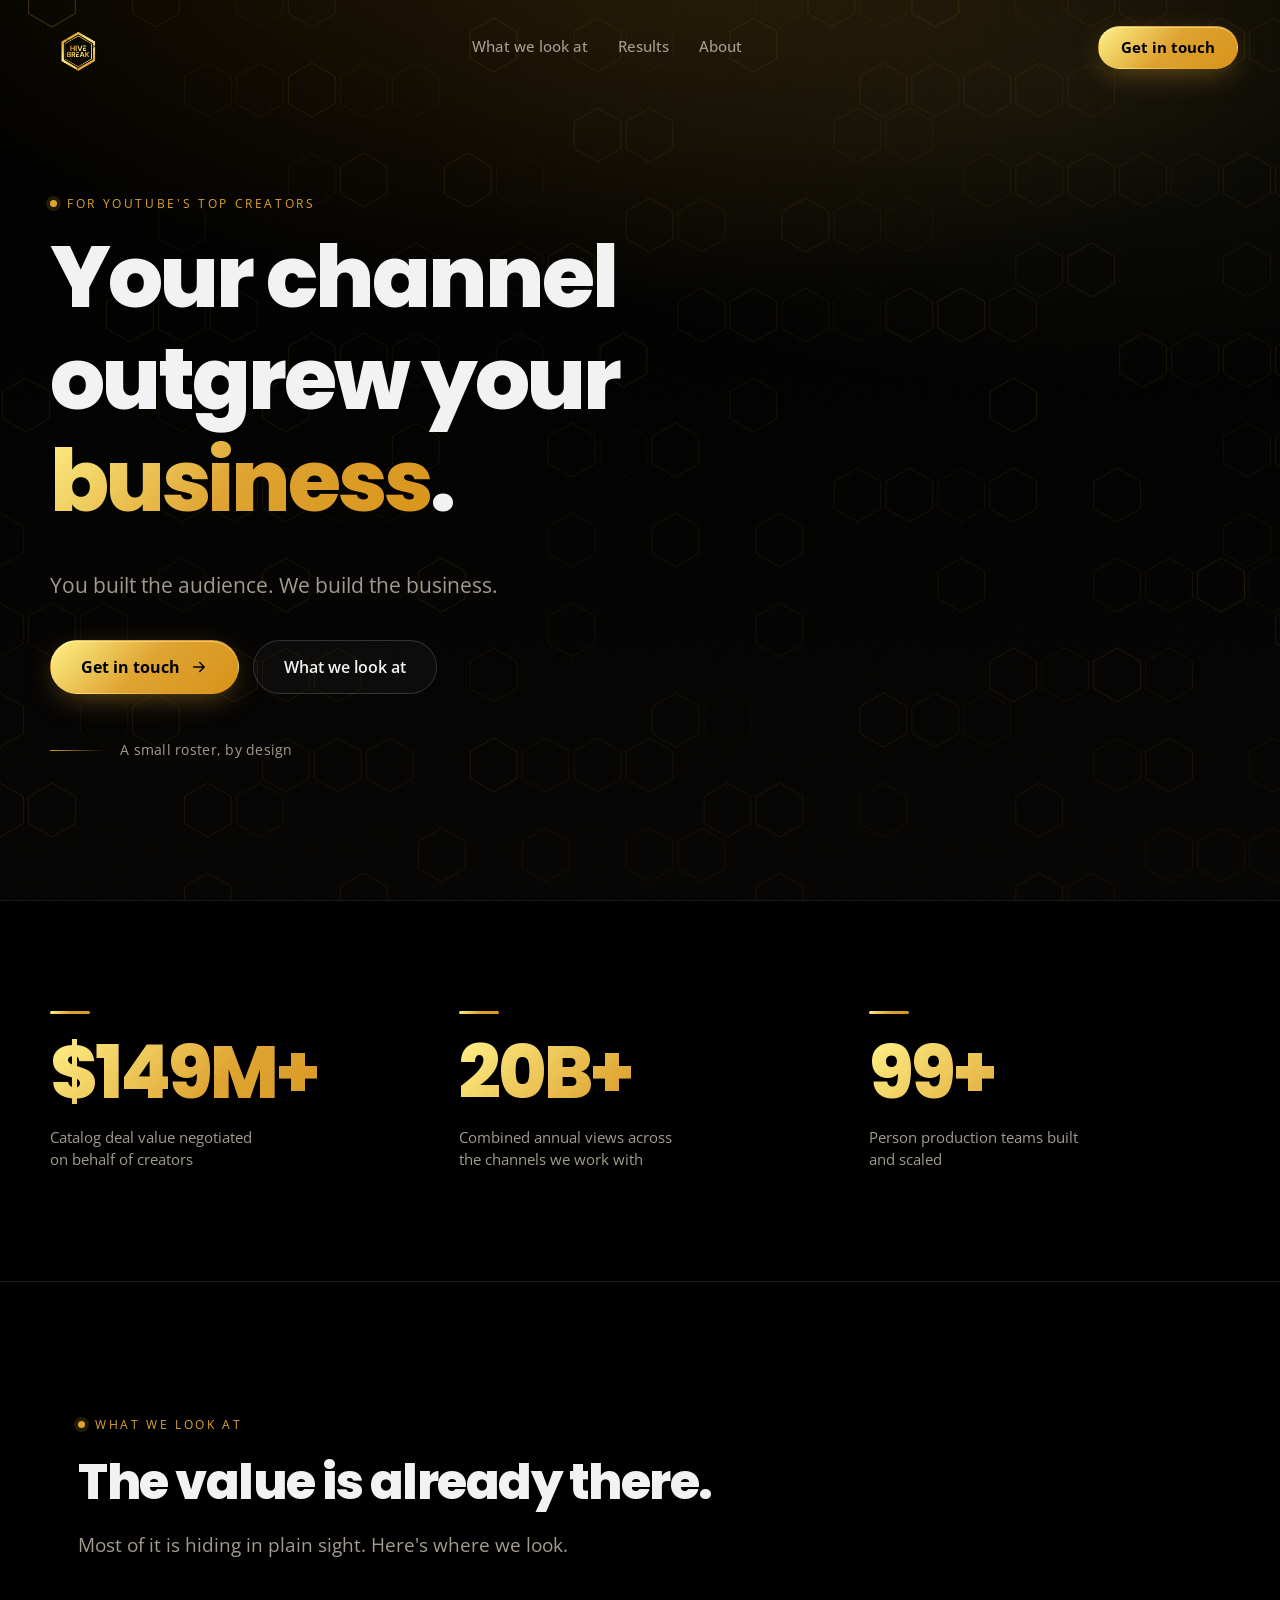
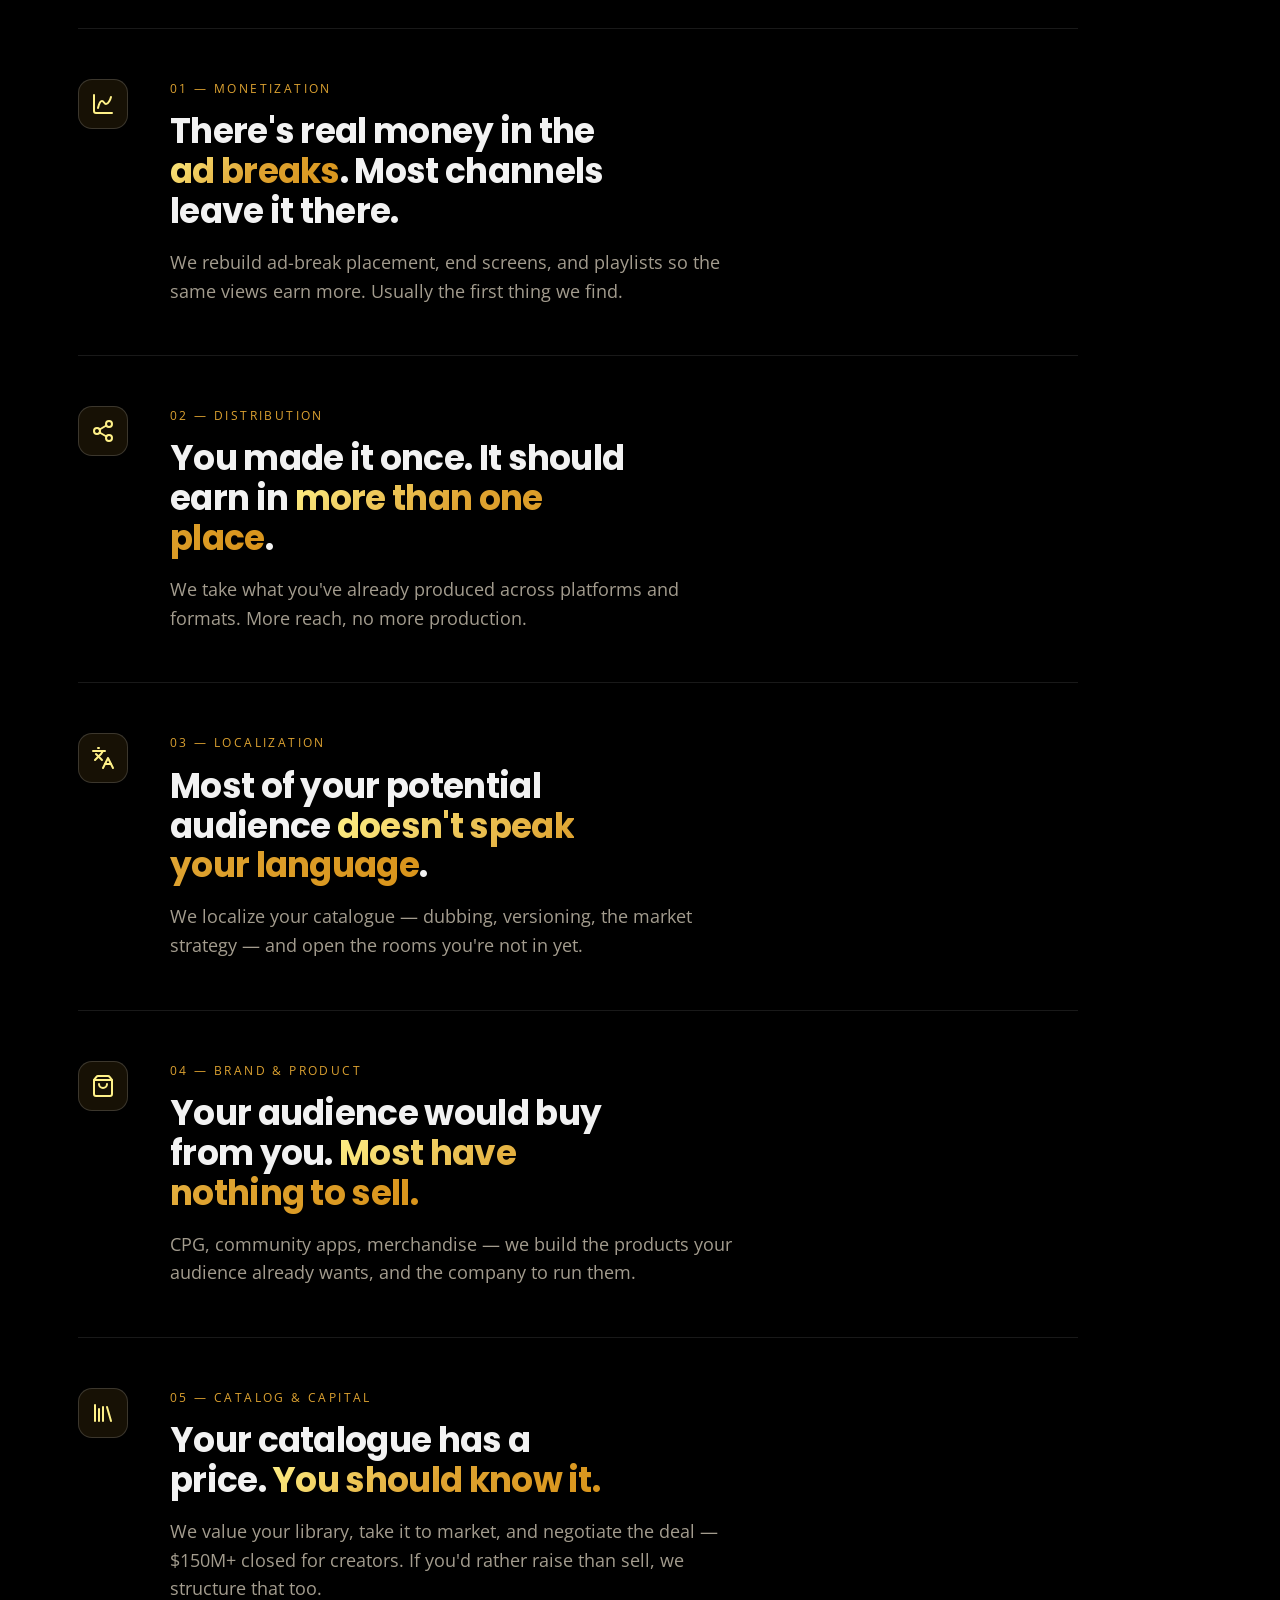
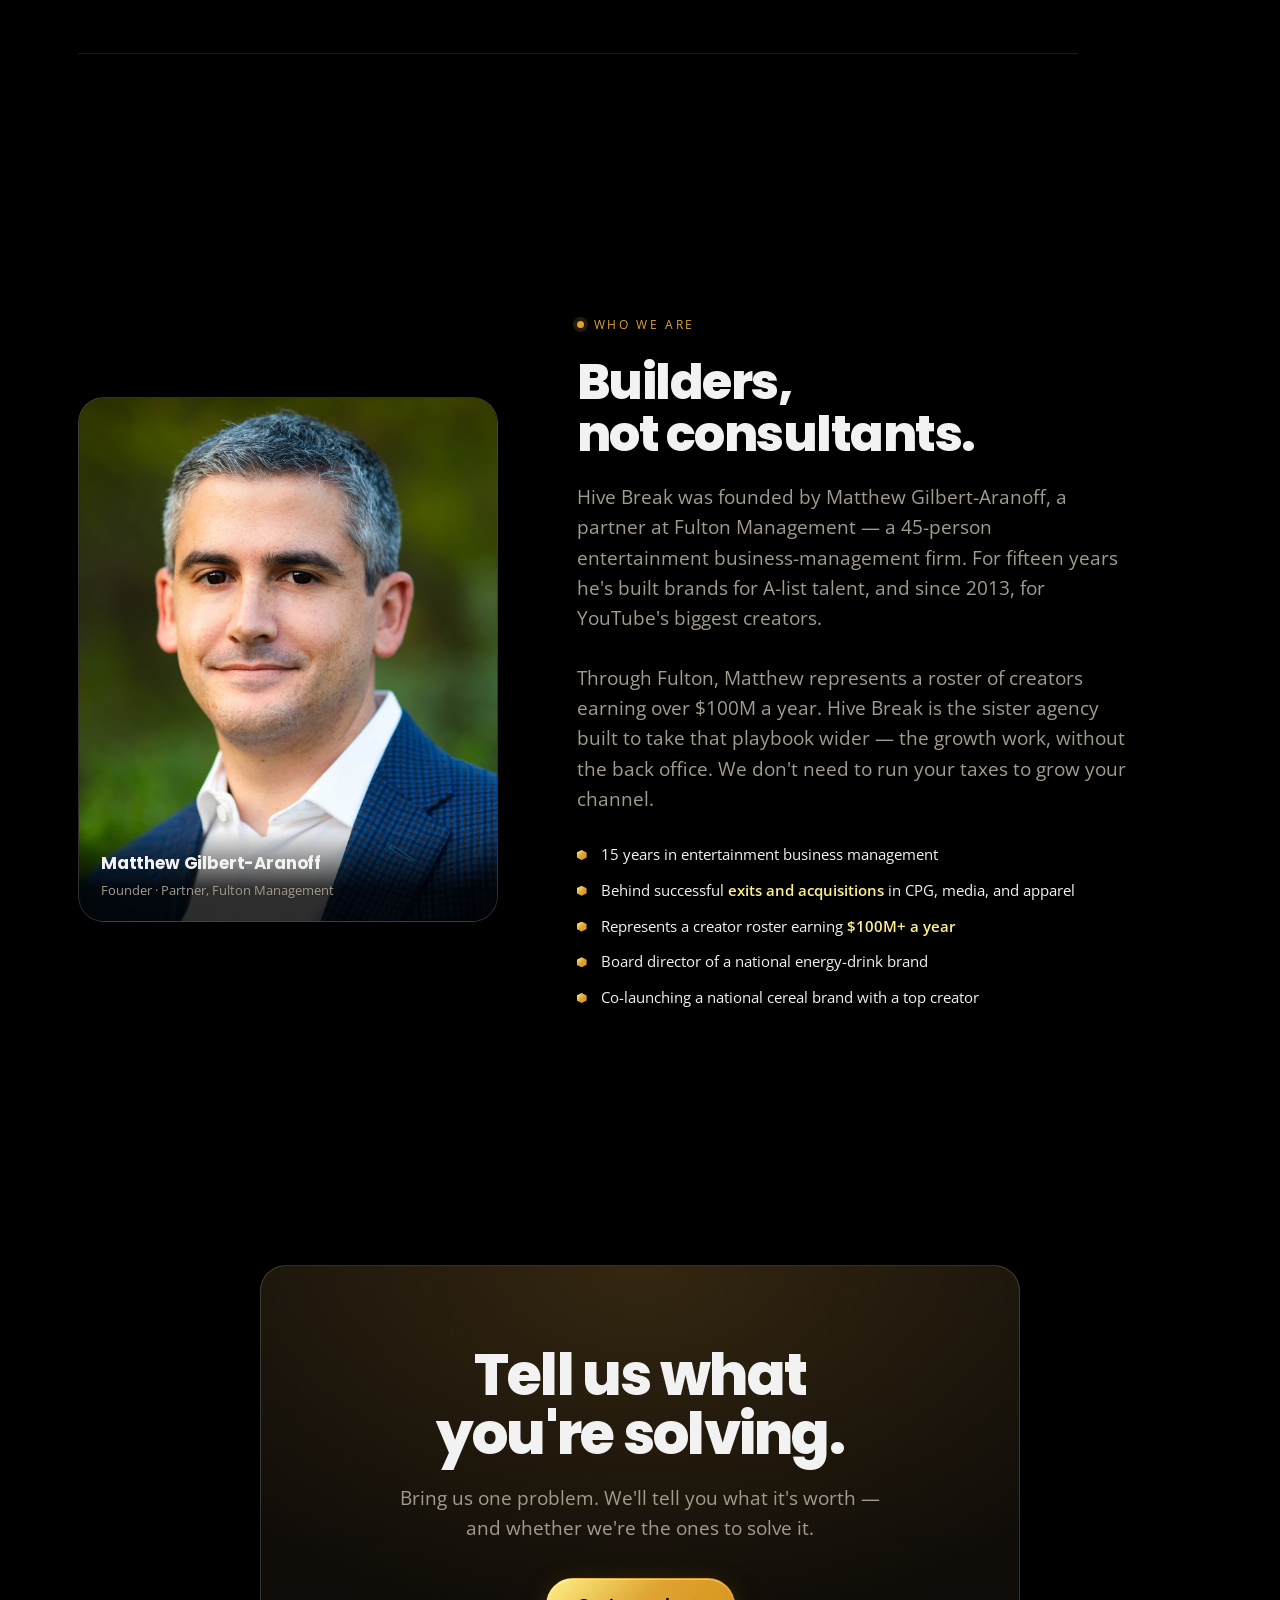
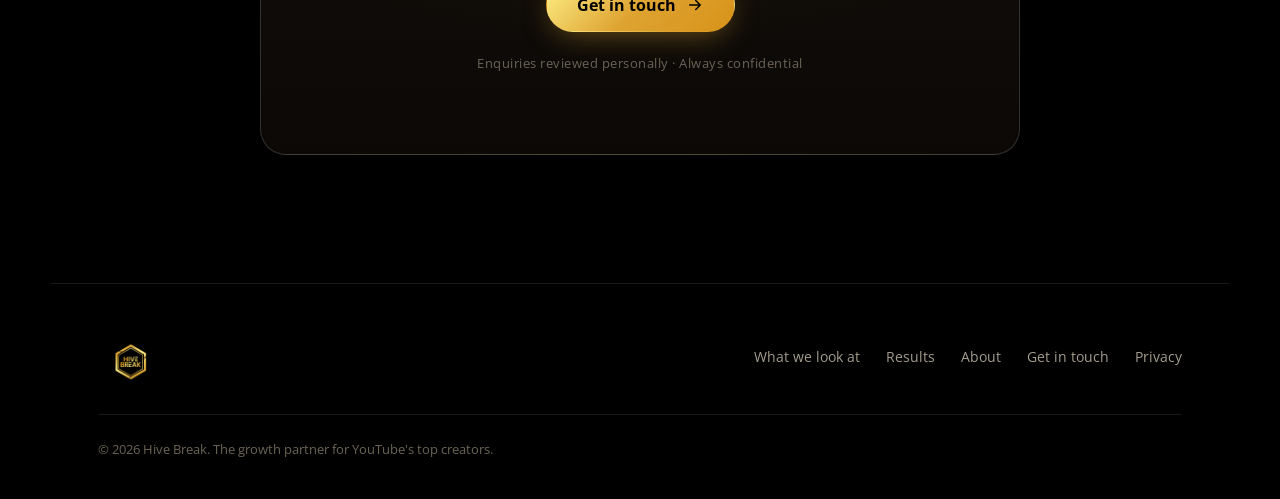
==== commit 8c602f98: "Add contact form (Brevo via PHP), privacy policy, and deploy guide - contact.html: branded "Let's Co" ====
--- a/index.html
+++ b/index.html
@@ -44,7 +44,7 @@
       <a href="#about">About</a>
     </nav>
 
-    <a href="#apply" class="btn btn--gold nav__cta" data-shine>
+    <a href="contact.html" class="btn btn--gold nav__cta" data-shine>
       <span class="nav__cta-full">Get in touch</span>
       <span class="nav__cta-short">Contact</span>
     </a>
@@ -67,7 +67,7 @@
         </p>
 
         <div class="hero__cta hero-anim">
-          <a href="#apply" class="btn btn--gold btn--lg" data-magnetic data-shine>
+          <a href="contact.html" class="btn btn--gold btn--lg" data-magnetic data-shine>
             <span>Get in touch</span>
             <svg viewBox="0 0 24 24" width="18" height="18" aria-hidden="true"><path d="M5 12h14M13 6l6 6-6 6" fill="none" stroke="currentColor" stroke-width="2" stroke-linecap="round" stroke-linejoin="round"/></svg>
           </a>
@@ -196,7 +196,7 @@
         <h2 class="cta__title">Tell us what<br/>you're solving.</h2>
         <p class="cta__sub">Bring us one problem. We'll tell you what it's worth — and whether
           we're the ones to solve it.</p>
-        <a href="mailto:info@hivebreak.com?subject=Hive%20Break%20enquiry" class="btn btn--gold btn--lg" data-magnetic data-shine>
+        <a href="contact.html" class="btn btn--gold btn--lg" data-magnetic data-shine>
           <span>Get in touch</span>
           <svg viewBox="0 0 24 24" width="18" height="18" aria-hidden="true"><path d="M5 12h14M13 6l6 6-6 6" fill="none" stroke="currentColor" stroke-width="2" stroke-linecap="round" stroke-linejoin="round"/></svg>
         </a>
@@ -215,7 +215,8 @@
         <a href="#questions">What we look at</a>
         <a href="#results">Results</a>
         <a href="#about">About</a>
-        <a href="#apply">Get in touch</a>
+        <a href="contact.html">Get in touch</a>
+        <a href="privacy.html">Privacy</a>
       </nav>
     </div>
     <div class="footer__bottom">
--- a/styles.css
+++ b/styles.css
@@ -413,3 +413,130 @@
   .btn[data-shine]::after,.brand__mark::after{ display:none }
   *{ animation-duration:.001ms !important; animation-iteration-count:1 !important }
 }
+
+/* ============================================================
+   Contact page — "Let's Connect" form
+   Shares the brand tokens above (gold/black, Poppins/Open Sans).
+   ============================================================ */
+.contact{
+  max-width:880px; margin:0 auto;
+  padding:clamp(120px,16vh,170px) clamp(20px,5vw,48px) clamp(70px,10vw,110px);
+}
+.contact__head{ margin-bottom:clamp(30px,5vw,46px) }
+.contact__title{
+  font-family:var(--font-display);
+  font-weight:800; letter-spacing:-.03em; line-height:1.04;
+  font-size:clamp(2.2rem,5.5vw,3.4rem); margin:0 0 18px;
+}
+.contact__title em{
+  font-style:normal;
+  background:var(--gold-grad); -webkit-background-clip:text; background-clip:text; color:transparent;
+}
+.contact__lead{ color:var(--muted); font-size:clamp(1.02rem,1.5vw,1.16rem); max-width:54ch; margin:0; line-height:1.6 }
+
+/* form shell */
+.form{
+  background:linear-gradient(180deg, rgba(28,22,15,.55), rgba(14,11,8,.7));
+  border:1px solid var(--line-2); border-radius:var(--radius-lg);
+  padding:clamp(24px,4vw,44px); display:flex; flex-direction:column; gap:24px;
+}
+.form__grid{ display:grid; grid-template-columns:1fr 1fr; gap:22px }
+@media (max-width:620px){ .form__grid{ grid-template-columns:1fr } }
+
+.field{ display:flex; flex-direction:column; gap:9px; min-width:0 }
+fieldset.field{ border:0; margin:0; padding:0 }
+.field > label, .field legend{
+  font-size:13.5px; font-weight:600; letter-spacing:.01em; color:var(--cream); padding:0;
+}
+.req{ color:var(--gold-2) }
+.opt, .hint{ color:var(--faint); font-weight:400 }
+
+.form input[type=text],
+.form input[type=email],
+.form input[type=url],
+.form textarea{
+  width:100%; font:inherit; color:var(--cream);
+  background:var(--surface-2); border:1px solid var(--line-2); border-radius:14px;
+  padding:14px 16px; transition:border-color .25s, box-shadow .25s, background .25s;
+}
+.form input:focus, .form textarea:focus{
+  outline:none; border-color:var(--gold-2);
+  box-shadow:0 0 0 3px rgba(222,163,49,.18); background:#120d06;
+}
+.form ::placeholder{ color:var(--faint) }
+.form textarea{ resize:vertical; min-height:140px; line-height:1.55 }
+
+/* multi-select chips ("What brings you here?") */
+.chips{ display:flex; flex-wrap:wrap; gap:10px }
+.chip{
+  position:relative; display:inline-flex; align-items:center; gap:9px;
+  padding:11px 17px; border-radius:999px; cursor:pointer; user-select:none;
+  background:rgba(247,241,230,.03); border:1px solid var(--line-2);
+  color:var(--muted); font-size:14px; transition:border-color .25s, color .25s, background .25s;
+}
+.chip input{ position:absolute; opacity:0; width:0; height:0 }
+.chip:hover{ border-color:rgba(222,163,49,.45); color:var(--cream) }
+.chip:has(input:checked){ background:rgba(222,163,49,.12); border-color:var(--gold-2); color:var(--gold-1) }
+.chip:has(input:focus-visible){ box-shadow:0 0 0 3px rgba(222,163,49,.2) }
+
+/* consent + custom checkbox */
+.consent .check{ display:flex; align-items:flex-start; gap:12px; cursor:pointer; font-size:14px; color:var(--muted); line-height:1.5 }
+.check input[type=checkbox]{
+  appearance:none; -webkit-appearance:none; margin:1px 0 0; flex:none;
+  width:20px; height:20px; border-radius:6px; border:1px solid var(--line-2);
+  background:var(--surface-2); cursor:pointer; transition:.2s; position:relative;
+}
+.check input:checked{ background:var(--gold-grad); border-color:transparent }
+.check input:checked::after{
+  content:""; position:absolute; left:6px; top:2px; width:5px; height:10px;
+  border:solid #000; border-width:0 2px 2px 0; transform:rotate(45deg);
+}
+.check input:focus-visible{ outline:2px solid var(--gold-1); outline-offset:2px }
+.consent a{ color:var(--gold-2); text-decoration:underline; text-underline-offset:2px }
+.consent a:hover{ color:var(--gold-1) }
+
+.form__foot{ display:flex; align-items:center; gap:22px; flex-wrap:wrap; margin-top:4px }
+.form__fine{ font-family:var(--font-mono); font-size:12.5px; color:var(--faint); letter-spacing:.04em; margin:0 }
+
+/* result banner */
+.form__alert{ margin:0; padding:14px 18px; border-radius:14px; font-size:14.5px; line-height:1.5 }
+.form__alert--success{ background:rgba(222,163,49,.12); border:1px solid var(--gold-2); color:var(--gold-1) }
+.form__alert--error{ background:rgba(220,84,64,.12); border:1px solid rgba(220,84,64,.5); color:#f1b3aa }
+
+/* honeypot — visually & semantically hidden, but present for bots */
+.form__hp{ position:absolute; left:-9999px; width:1px; height:1px; overflow:hidden }
+
+.btn.is-loading{ opacity:.7; pointer-events:none }
+
+/* ============================================================
+   Legal / long-form pages (privacy policy)
+   ============================================================ */
+.legal{
+  max-width:760px; margin:0 auto;
+  padding:clamp(120px,16vh,170px) clamp(20px,5vw,48px) clamp(70px,10vw,110px);
+}
+.legal h1{
+  font-family:var(--font-display);
+  font-weight:800; letter-spacing:-.03em; line-height:1.05;
+  font-size:clamp(2rem,5vw,3rem); margin:0 0 10px;
+}
+.legal__meta{ font-family:var(--font-mono); font-size:13px; color:var(--faint); letter-spacing:.03em; margin:0 0 22px }
+.legal__intro{ color:var(--cream); font-size:1.05rem; line-height:1.65; margin:0 0 8px }
+.legal h2{
+  font-family:var(--font-display);
+  font-weight:700; letter-spacing:-.01em; font-size:clamp(1.3rem,2.6vw,1.65rem);
+  margin:44px 0 14px; color:var(--cream);
+}
+.legal h3{ font-weight:600; font-size:1.08rem; margin:26px 0 10px; color:var(--gold-1) }
+.legal p{ color:var(--muted); line-height:1.72; margin:0 0 16px }
+.legal ul{ color:var(--muted); line-height:1.7; margin:0 0 18px; padding-left:0; list-style:none }
+.legal li{ position:relative; padding-left:24px; margin-bottom:10px }
+.legal li::before{
+  content:""; position:absolute; left:0; top:9px; width:9px; height:9px; background:var(--gold-grad);
+  clip-path:polygon(50% 0,100% 25%,100% 75%,50% 100%,0 75%,0 25%);
+}
+.legal a{ color:var(--gold-2); text-decoration:underline; text-underline-offset:2px }
+.legal a:hover{ color:var(--gold-1) }
+.legal strong{ color:var(--cream); font-weight:600 }
+.legal__back{ display:inline-flex; align-items:center; gap:8px; margin-top:18px; color:var(--muted); font-size:14px }
+.legal__back:hover{ color:var(--gold-1) }
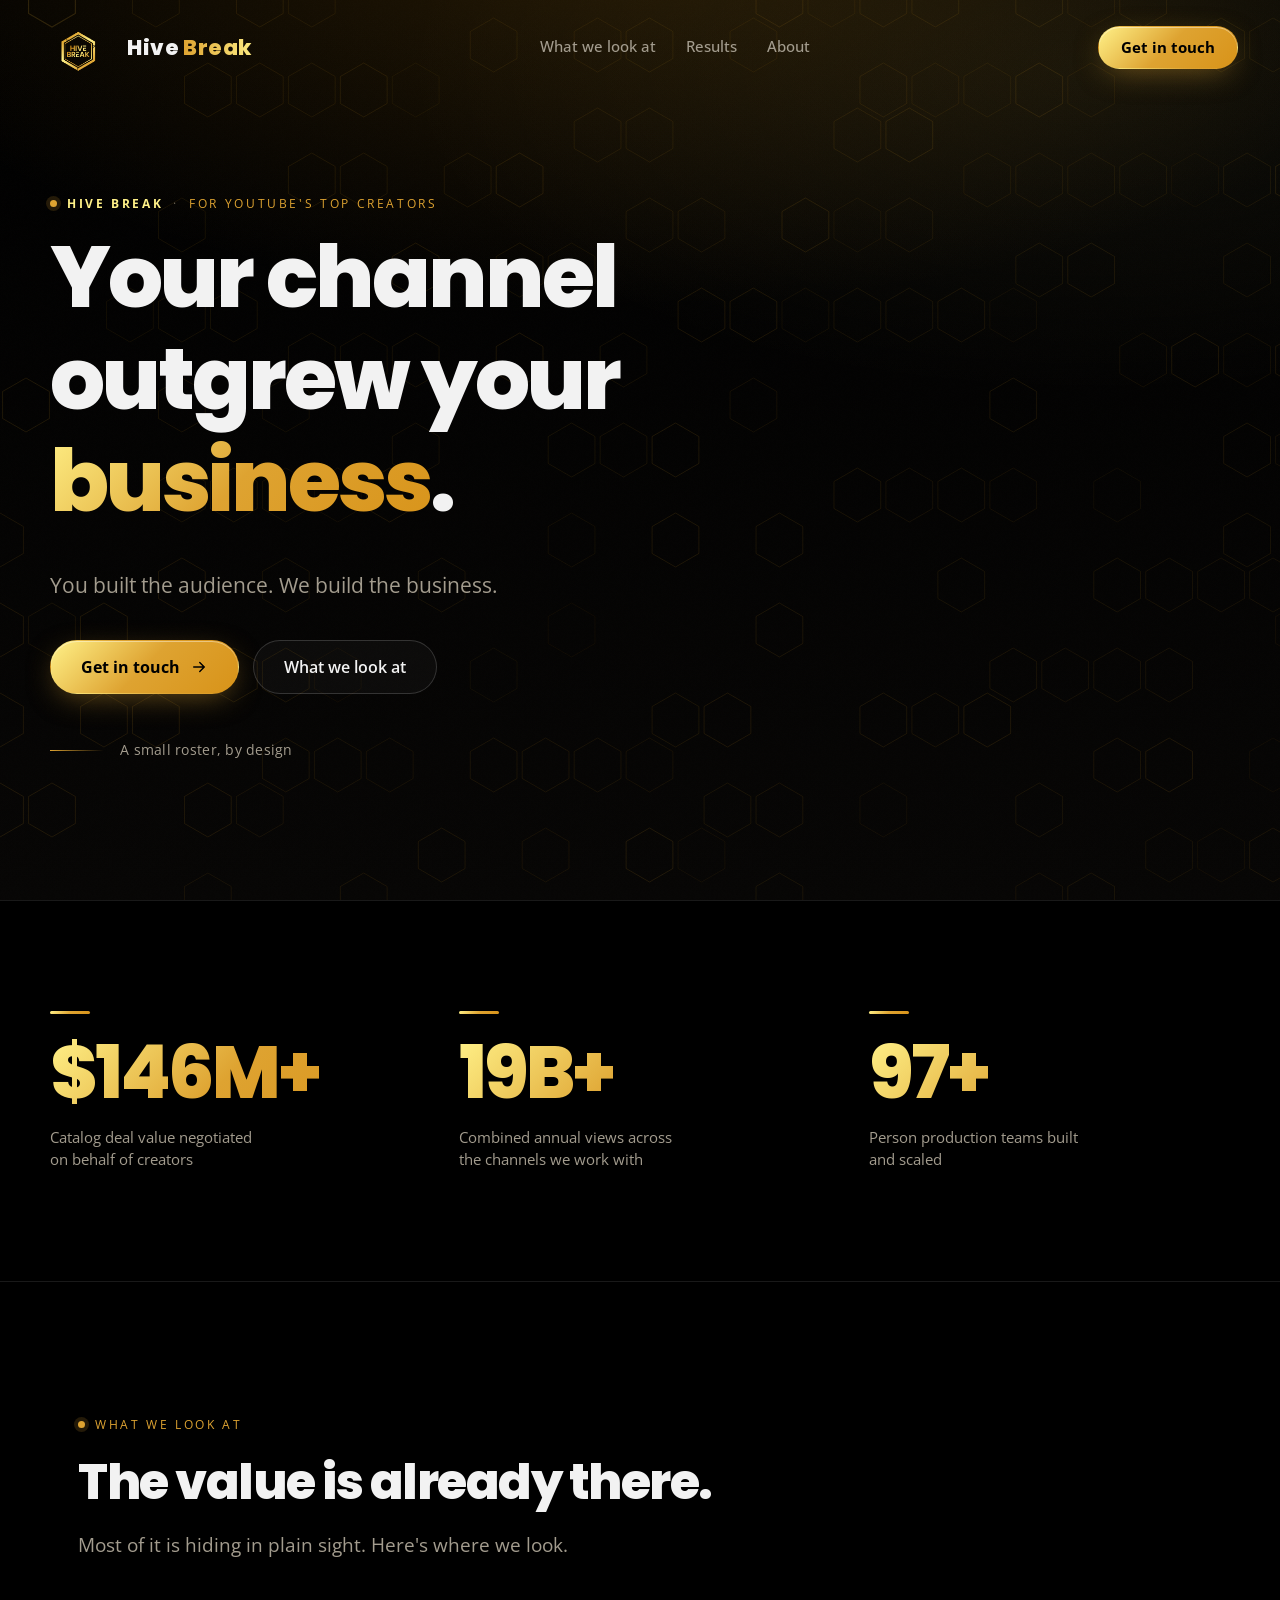
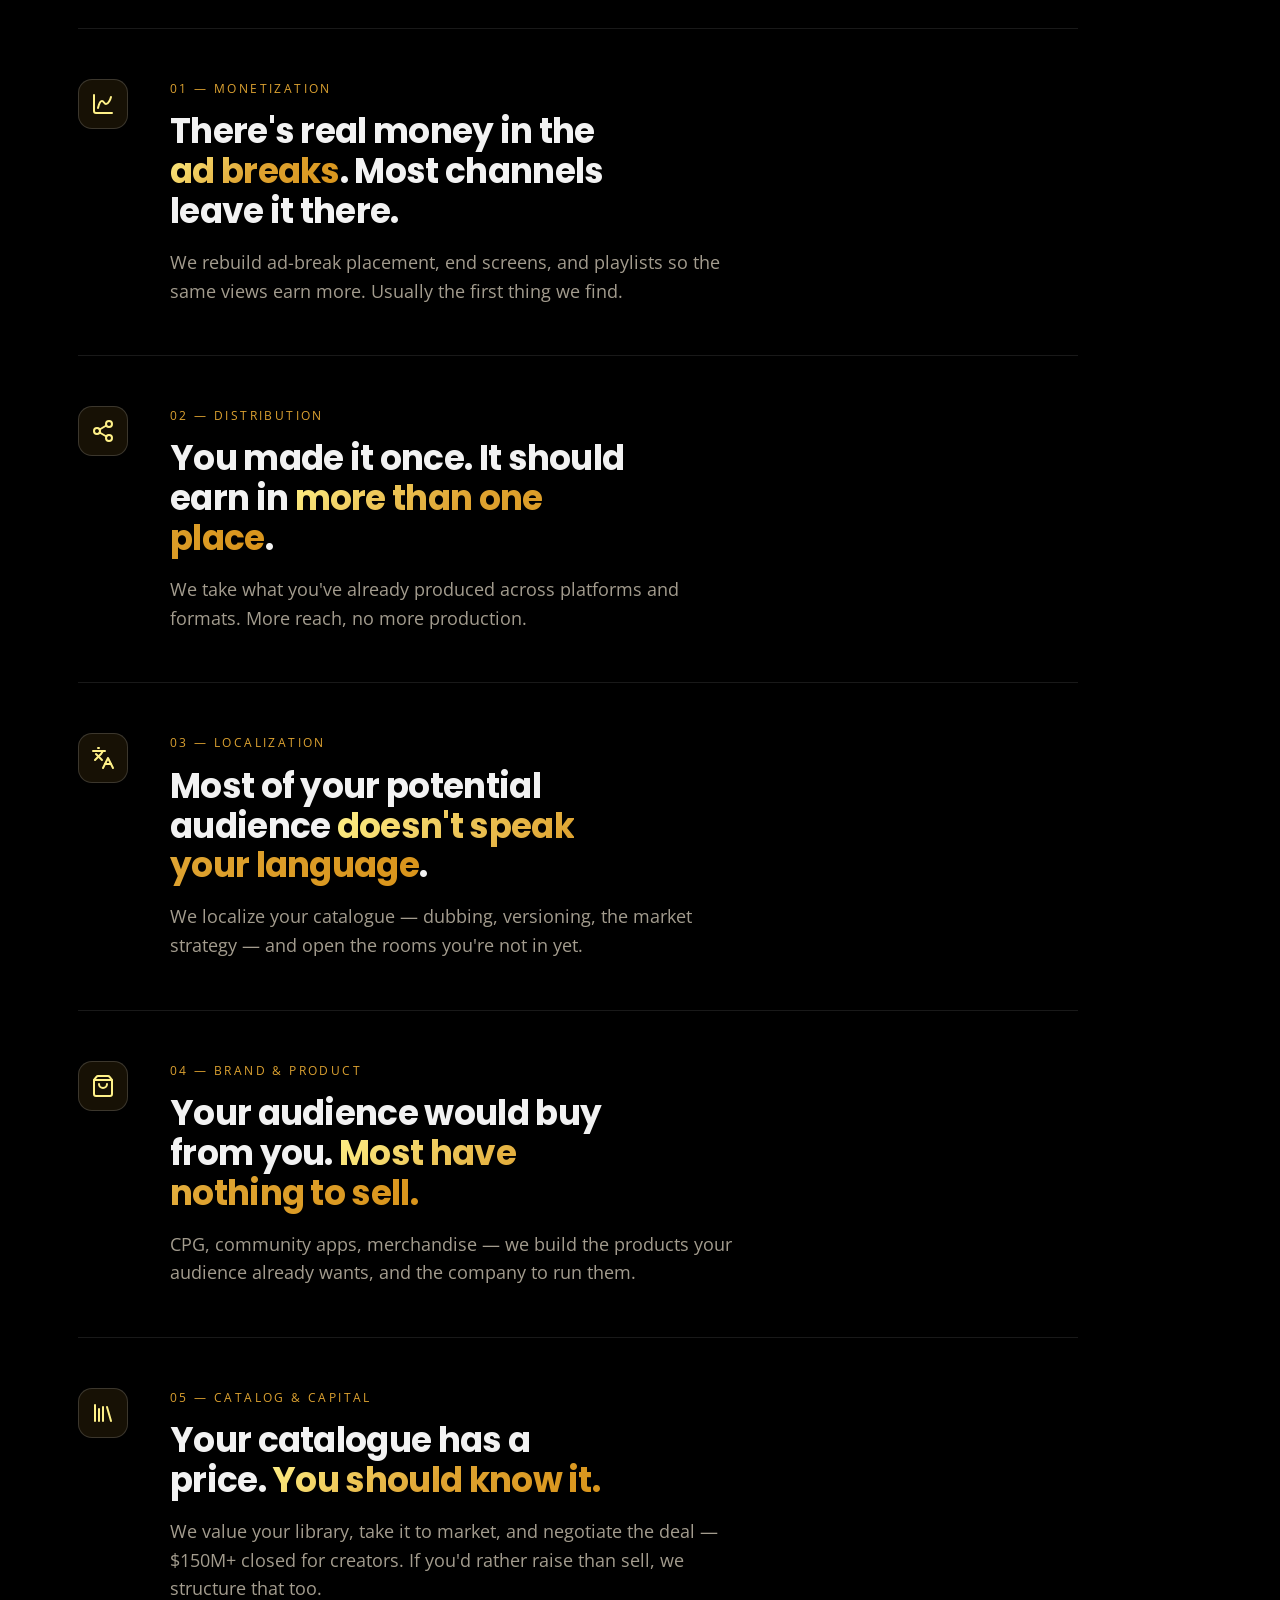
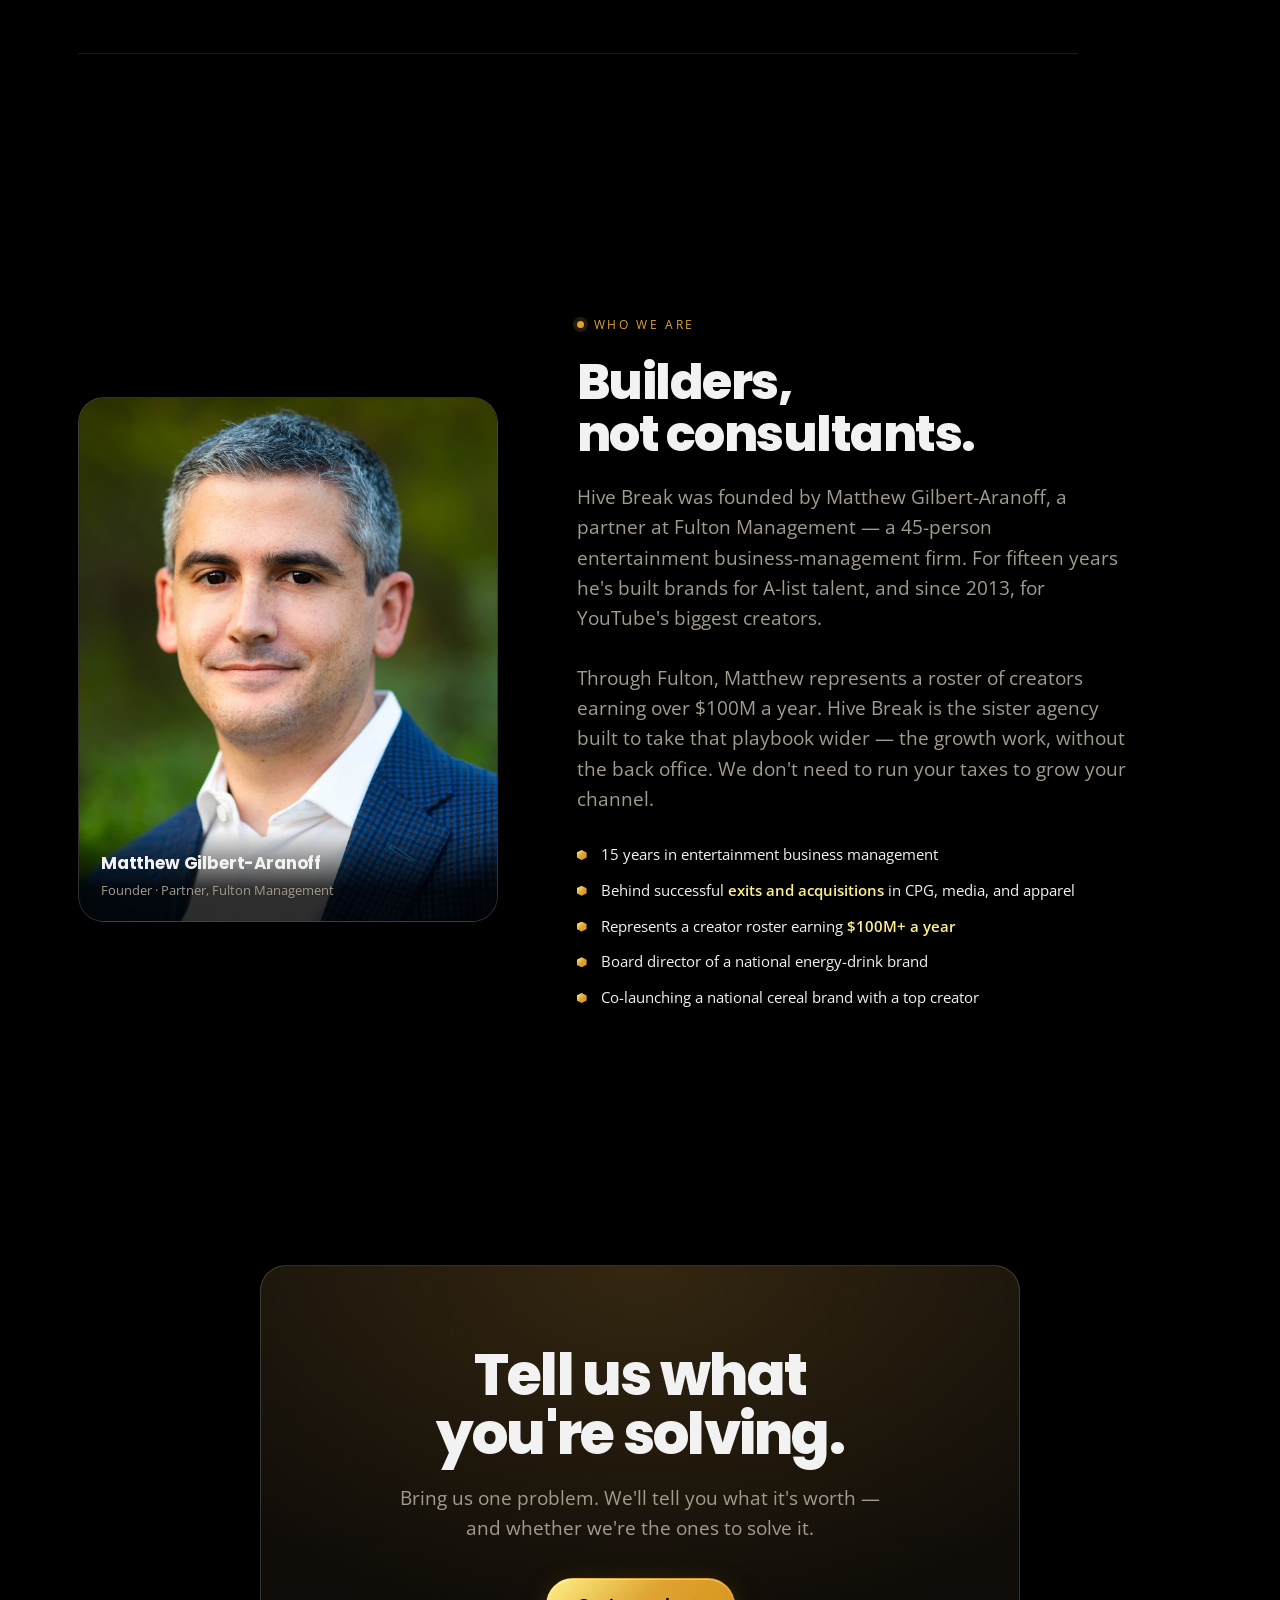
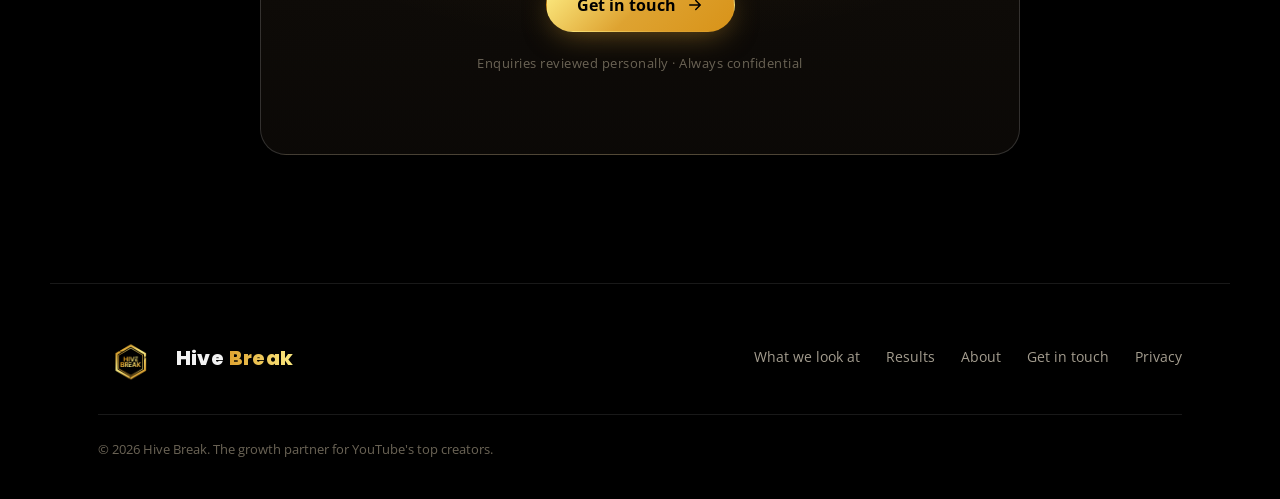
==== commit 112c2353: "Make Hive Break branding more prominent + fix HQ location - Add "Hive Break" wordmark beside the log" ====
--- a/index.html
+++ b/index.html
@@ -35,7 +35,8 @@
   <!-- ───────────────────────── NAV ───────────────────────── -->
   <header class="nav" id="nav">
     <a class="brand" href="#" aria-label="Hive Break — home">
-      <img class="brand__logo" src="assets/hivebreak-logo.png" alt="Hive Break" width="52" height="51" />
+      <img class="brand__logo" src="assets/hivebreak-logo.png" alt="" width="52" height="51" />
+      <span class="brand__word">Hive <span>Break</span></span>
     </a>
 
     <nav class="nav__links" aria-label="Primary">
@@ -54,7 +55,7 @@
     <!-- ───────────────────────── HERO ───────────────────────── -->
     <section class="hero">
       <div class="hero__inner">
-        <p class="kicker hero-anim"><span class="kicker__dot"></span>For YouTube's top creators</p>
+        <p class="kicker hero-anim"><span class="kicker__dot"></span><span class="kicker__brand">Hive Break</span><span class="kicker__sep">·</span>For YouTube's top creators</p>
 
         <h1 class="hero__title">
           <span class="line-mask"><span class="line">Your channel</span></span>
@@ -209,7 +210,8 @@
   <footer class="footer">
     <div class="footer__top">
       <a class="brand" href="#" aria-label="Hive Break — home">
-        <img class="brand__logo" src="assets/hivebreak-logo.png" alt="Hive Break" width="48" height="47" />
+        <img class="brand__logo" src="assets/hivebreak-logo.png" alt="" width="48" height="47" />
+        <span class="brand__word">Hive <span>Break</span></span>
       </a>
       <nav class="footer__nav" aria-label="Footer">
         <a href="#questions">What we look at</a>
--- a/styles.css
+++ b/styles.css
@@ -95,6 +95,9 @@
   width:7px; height:7px; border-radius:50%; background:var(--gold-2);
   box-shadow:0 0 0 4px rgba(222,163,49,.16); flex:none;
 }
+/* brand name highlighted within a kicker eyebrow */
+.kicker__brand{ color:var(--gold-1); font-weight:700 }
+.kicker__sep{ color:var(--faint); font-weight:400 }
 
 /* ───────────── Buttons ───────────── */
 .btn{
@@ -159,11 +162,14 @@
 .brand:hover .brand__mark::after{ animation:animotion-btnShine .85s ease-in-out }
 
 .brand__word{
-  font-weight:800; letter-spacing:.04em; font-size:18px; color:var(--cream);
-}
+  font-weight:800; letter-spacing:.02em; font-size:21px; line-height:1;
+  color:var(--cream); white-space:nowrap;
+}
+.nav.scrolled .brand__word{ font-size:20px }
+.footer .brand__word{ font-size:20px }
 /* enhanced wordmark — BREAK keeps its gold, gains a metallic shimmer on hover (Animotion T02) */
 .brand__word span{
-  background:linear-gradient(90deg, #E07B00 0%, #FFE7A0 50%, #E07B00 100%);
+  background:linear-gradient(90deg, #DEA331 0%, #FFF188 50%, #D89319 100%);
   background-size:220% 100%; background-position:0% center;
   -webkit-background-clip:text; background-clip:text; -webkit-text-fill-color:transparent; color:transparent;
 }
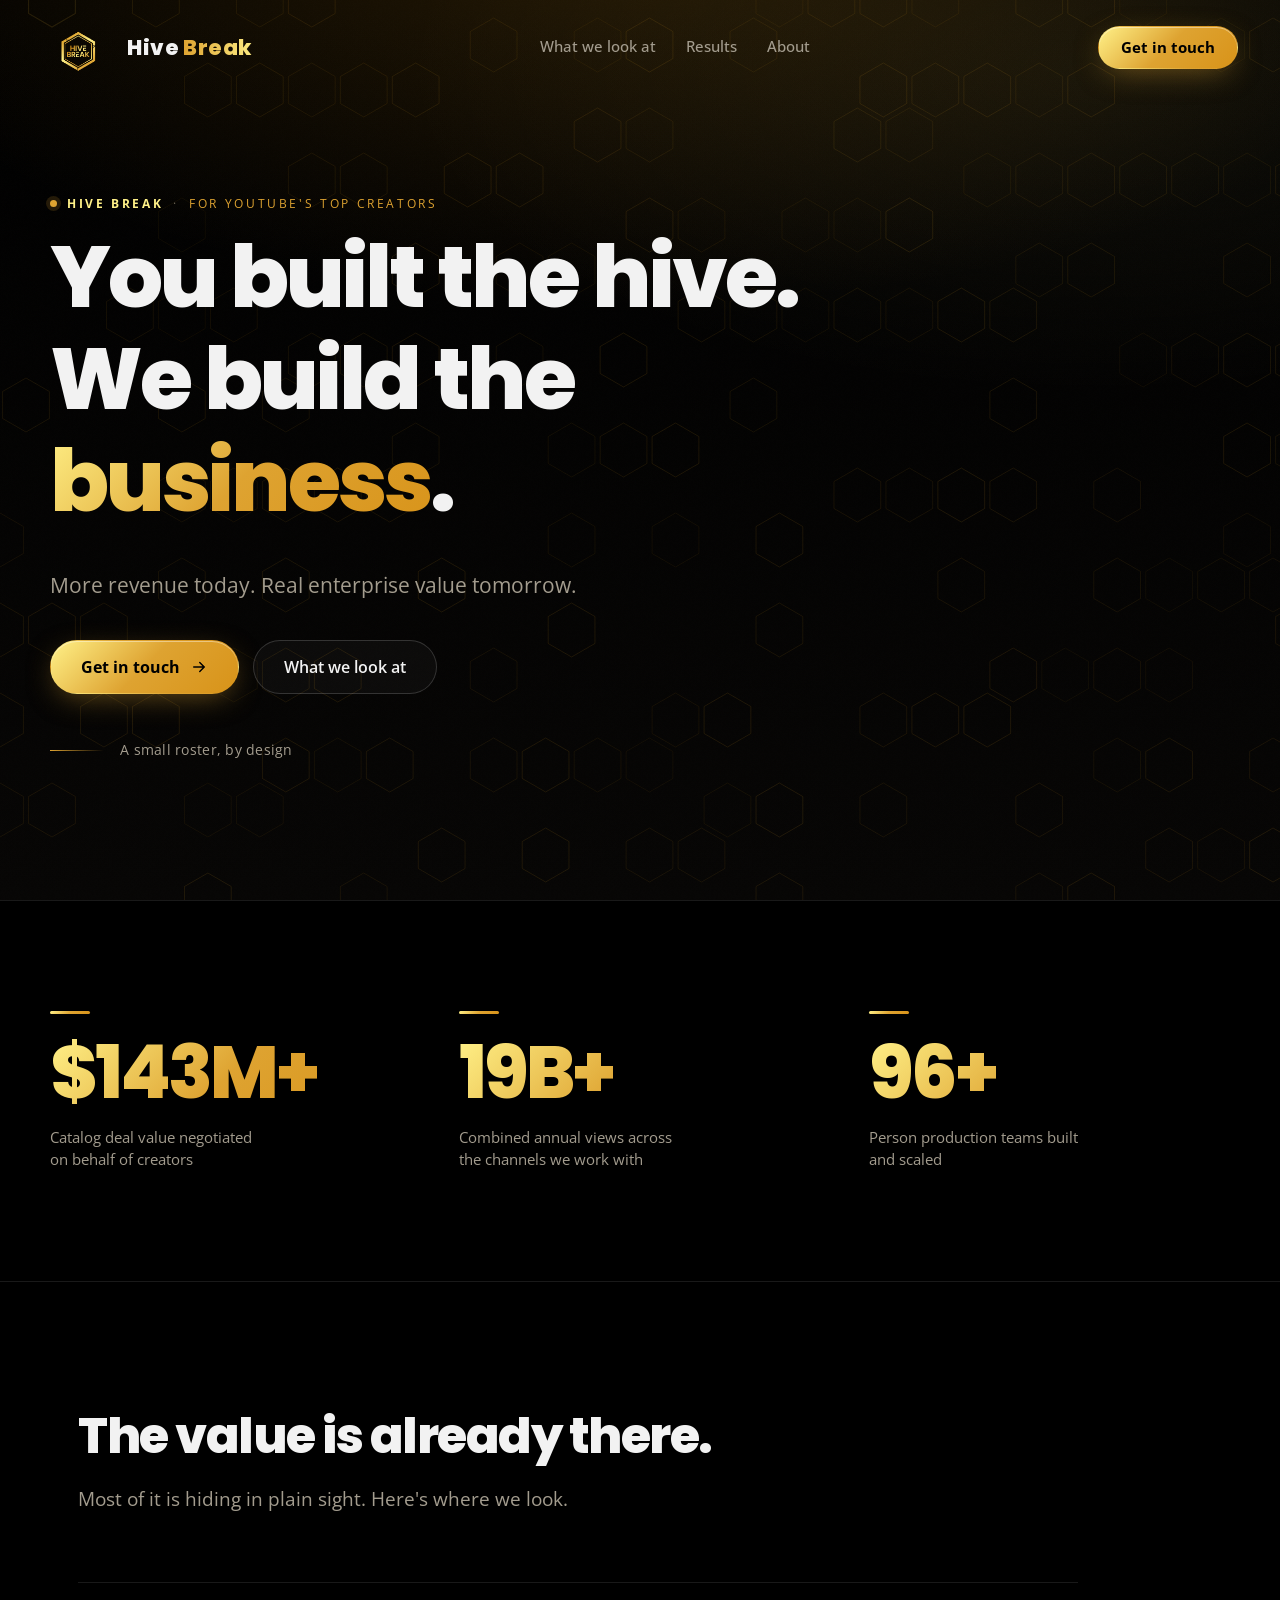
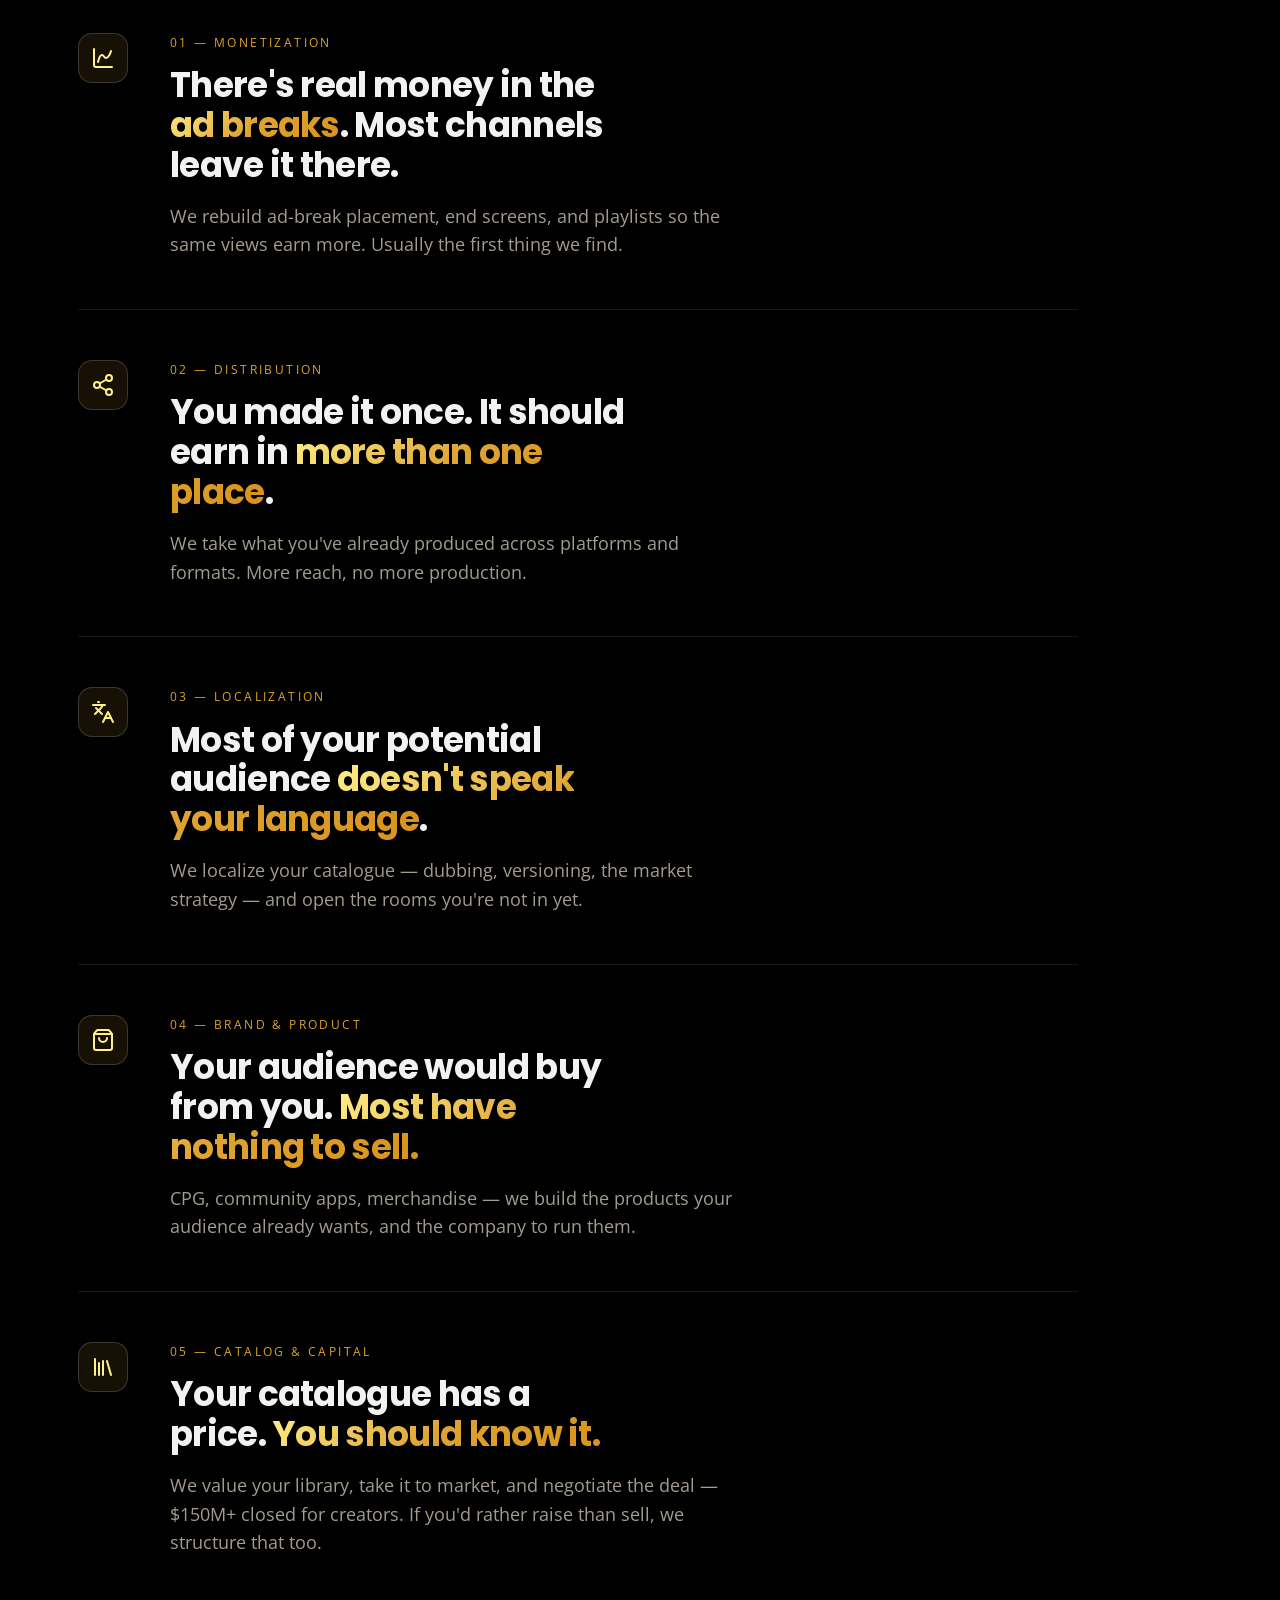
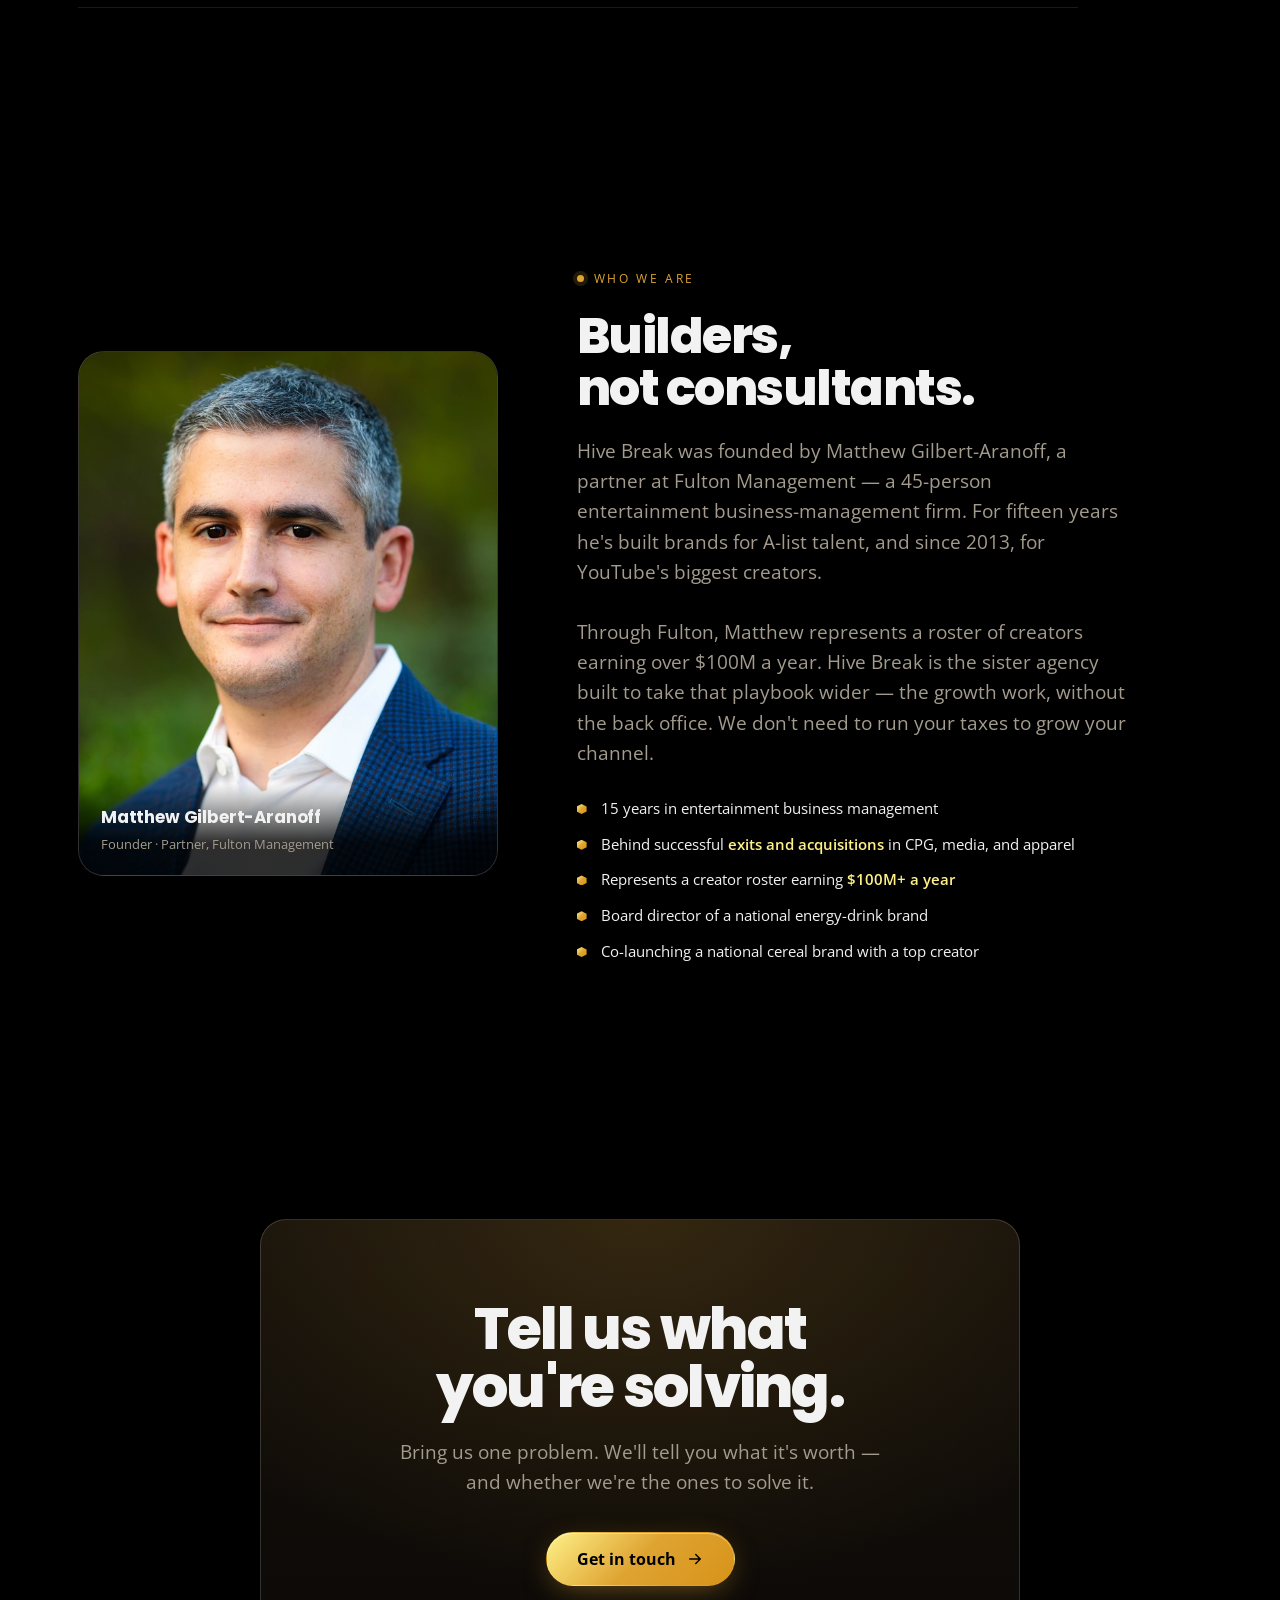
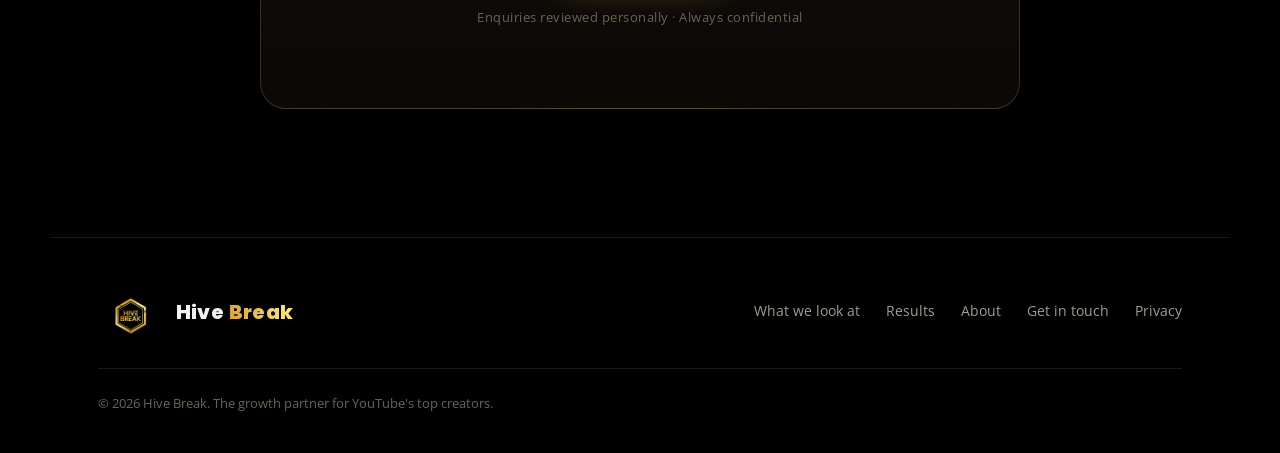
==== commit 4340eda5: "Make YouTube channel optional; new hero tagline - Contact form: YouTube channel URL no longer requir" ====
--- a/index.html
+++ b/index.html
@@ -58,13 +58,13 @@
         <p class="kicker hero-anim"><span class="kicker__dot"></span><span class="kicker__brand">Hive Break</span><span class="kicker__sep">·</span>For YouTube's top creators</p>
 
         <h1 class="hero__title">
-          <span class="line-mask"><span class="line">Your channel</span></span>
-          <span class="line-mask"><span class="line">outgrew your</span></span>
+          <span class="line-mask"><span class="line">You built the hive.</span></span>
+          <span class="line-mask"><span class="line">We build the</span></span>
           <span class="line-mask"><span class="line"><em>business</em>.</span></span>
         </h1>
 
         <p class="hero__sub hero-anim">
-          You built the audience. We build the business.
+          More revenue today. Real enterprise value tomorrow.
         </p>
 
         <div class="hero__cta hero-anim">
@@ -106,7 +106,6 @@
     <!-- ───────────────────────── QUESTIONS (challenge → answer) ───────────────────────── -->
     <section class="section" id="questions">
       <div class="section__head">
-        <p class="kicker reveal"><span class="kicker__dot"></span>What we look at</p>
         <h2 class="section__title reveal">The value is already there.</h2>
         <p class="section__lead reveal">Most of it is hiding in plain sight. Here's where we look.</p>
       </div>
